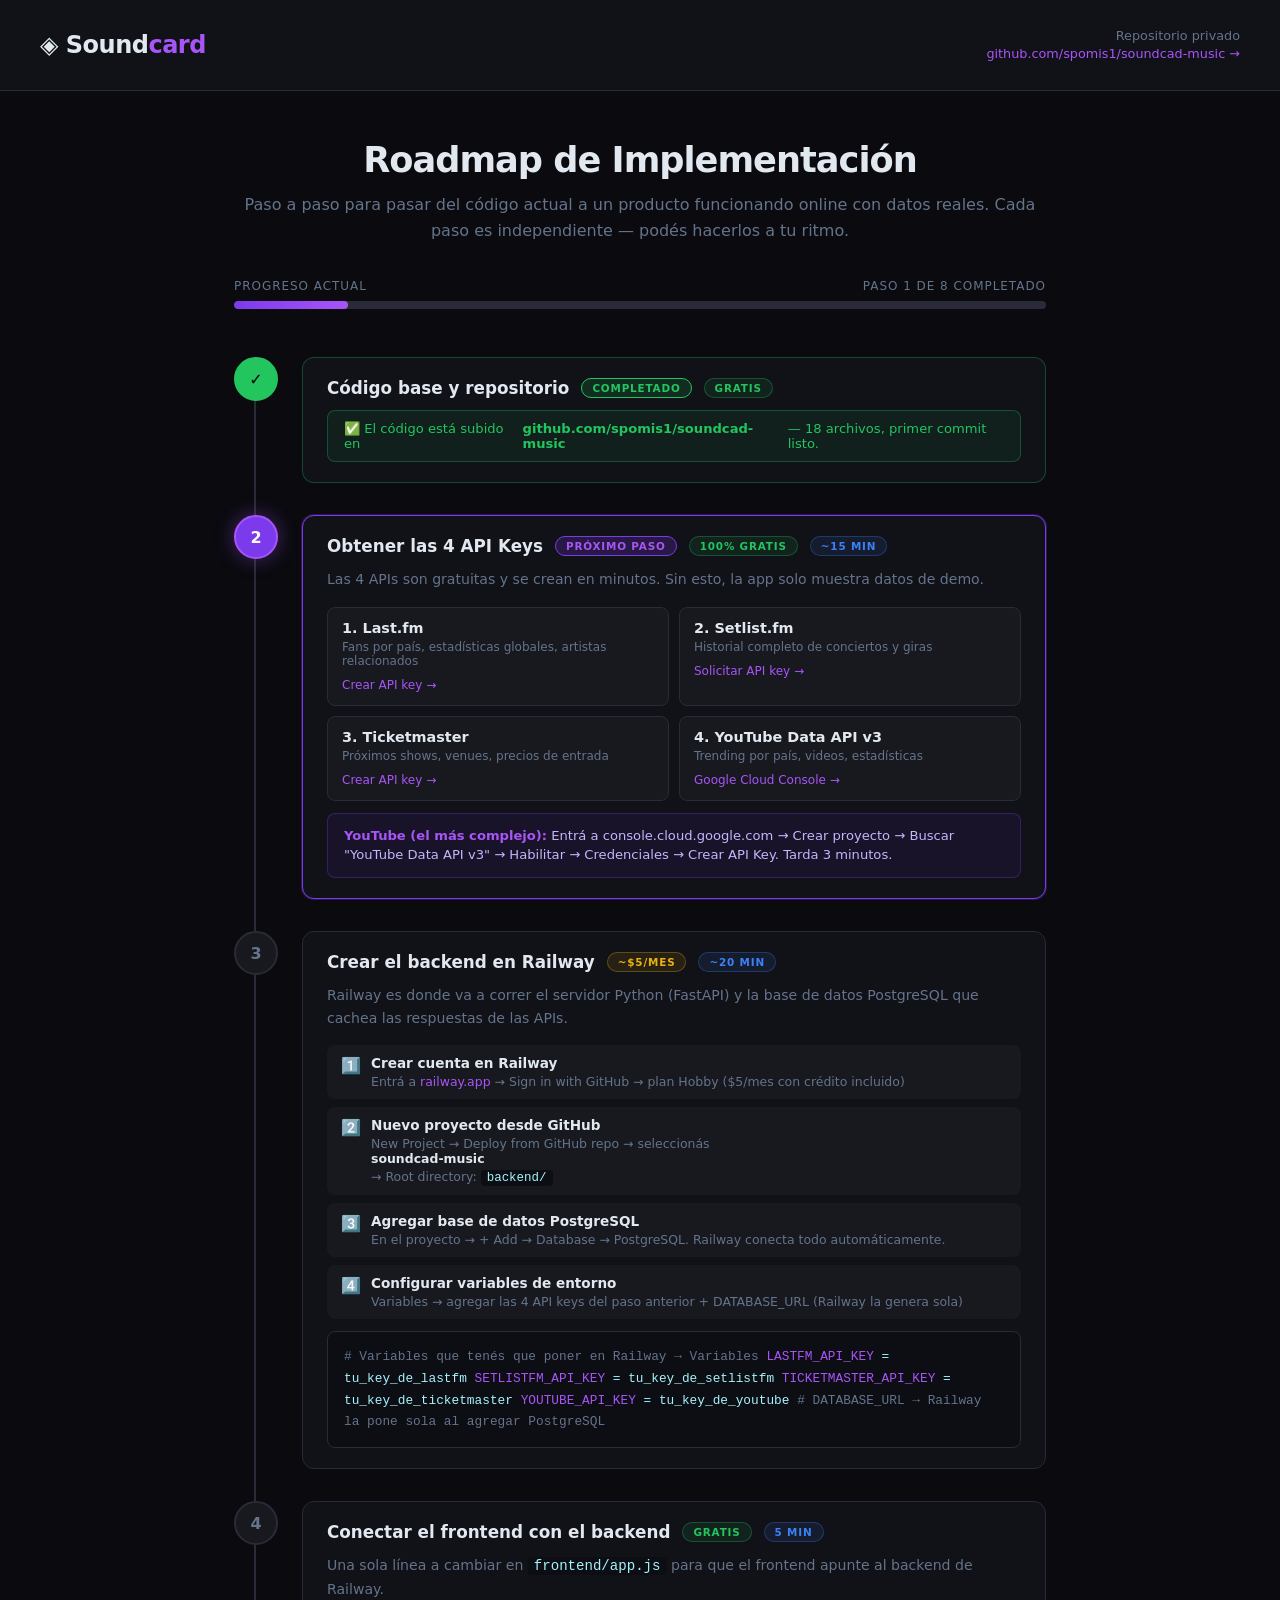
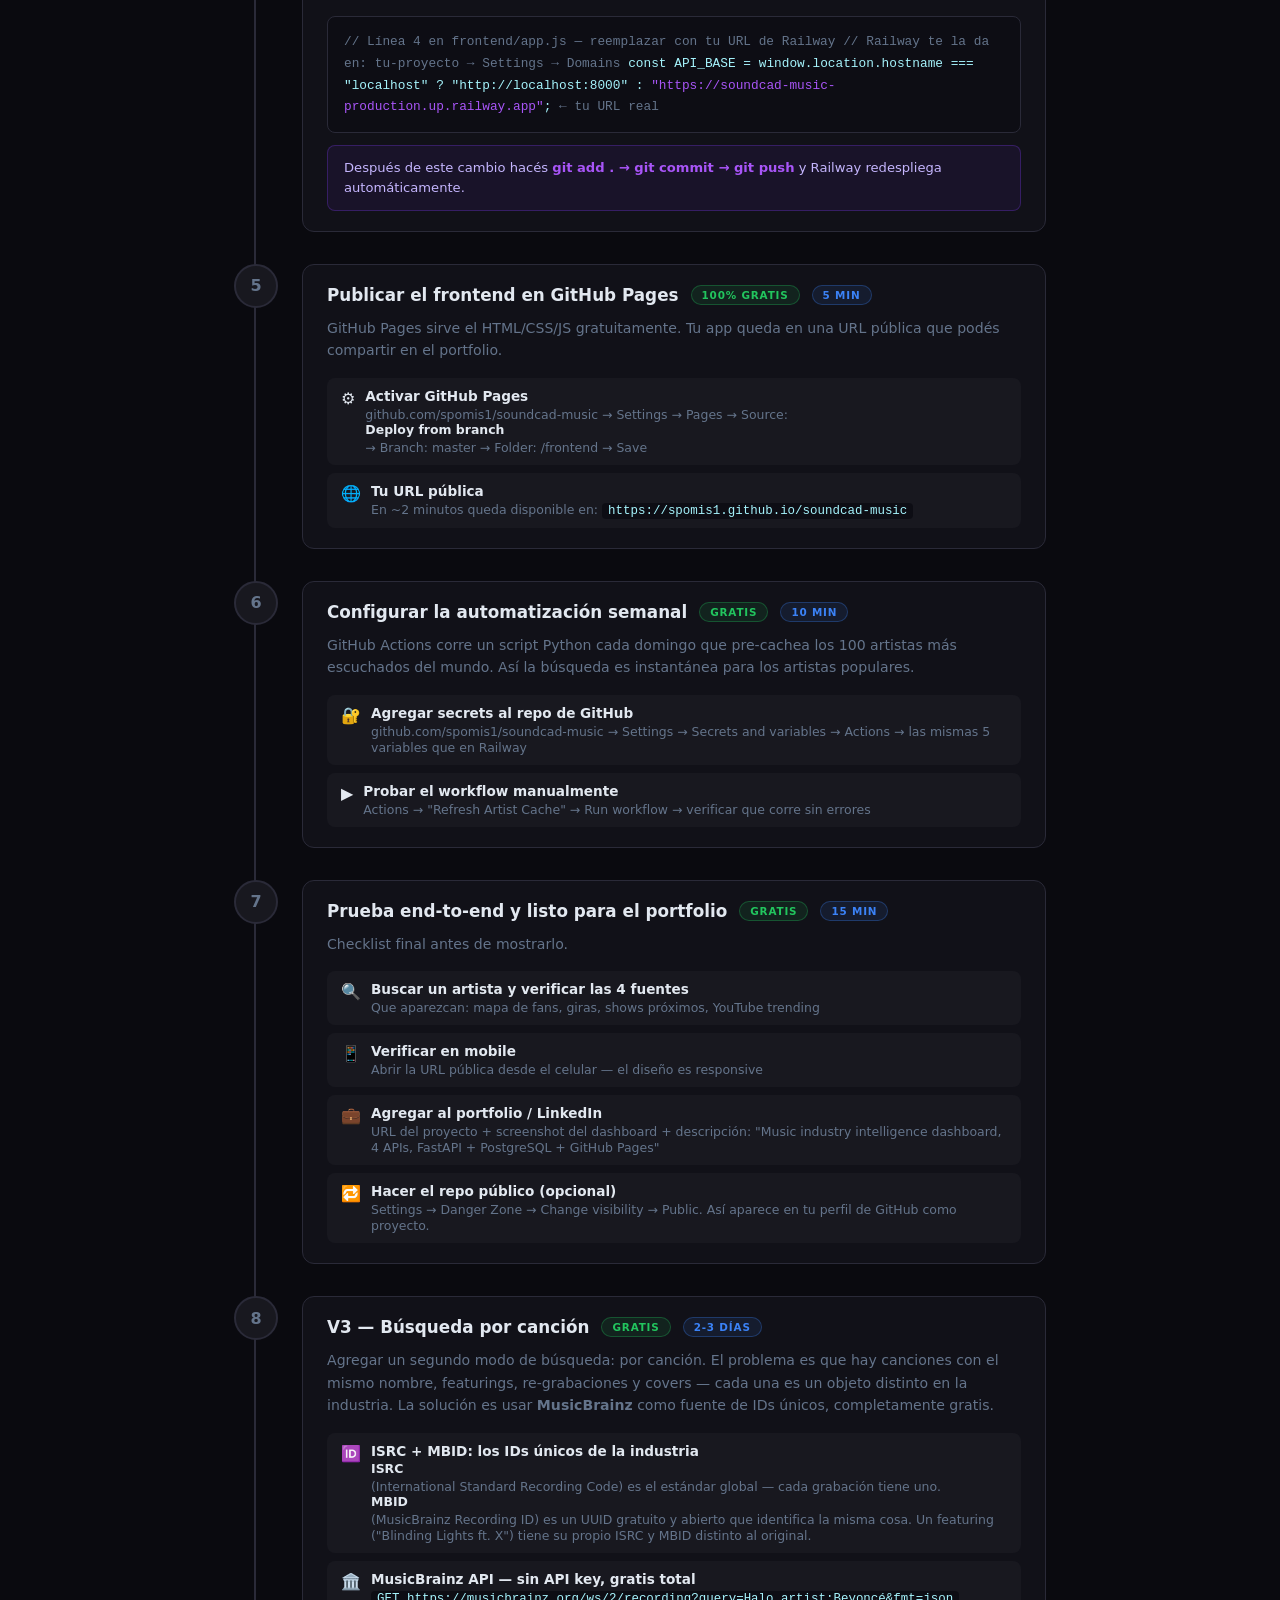
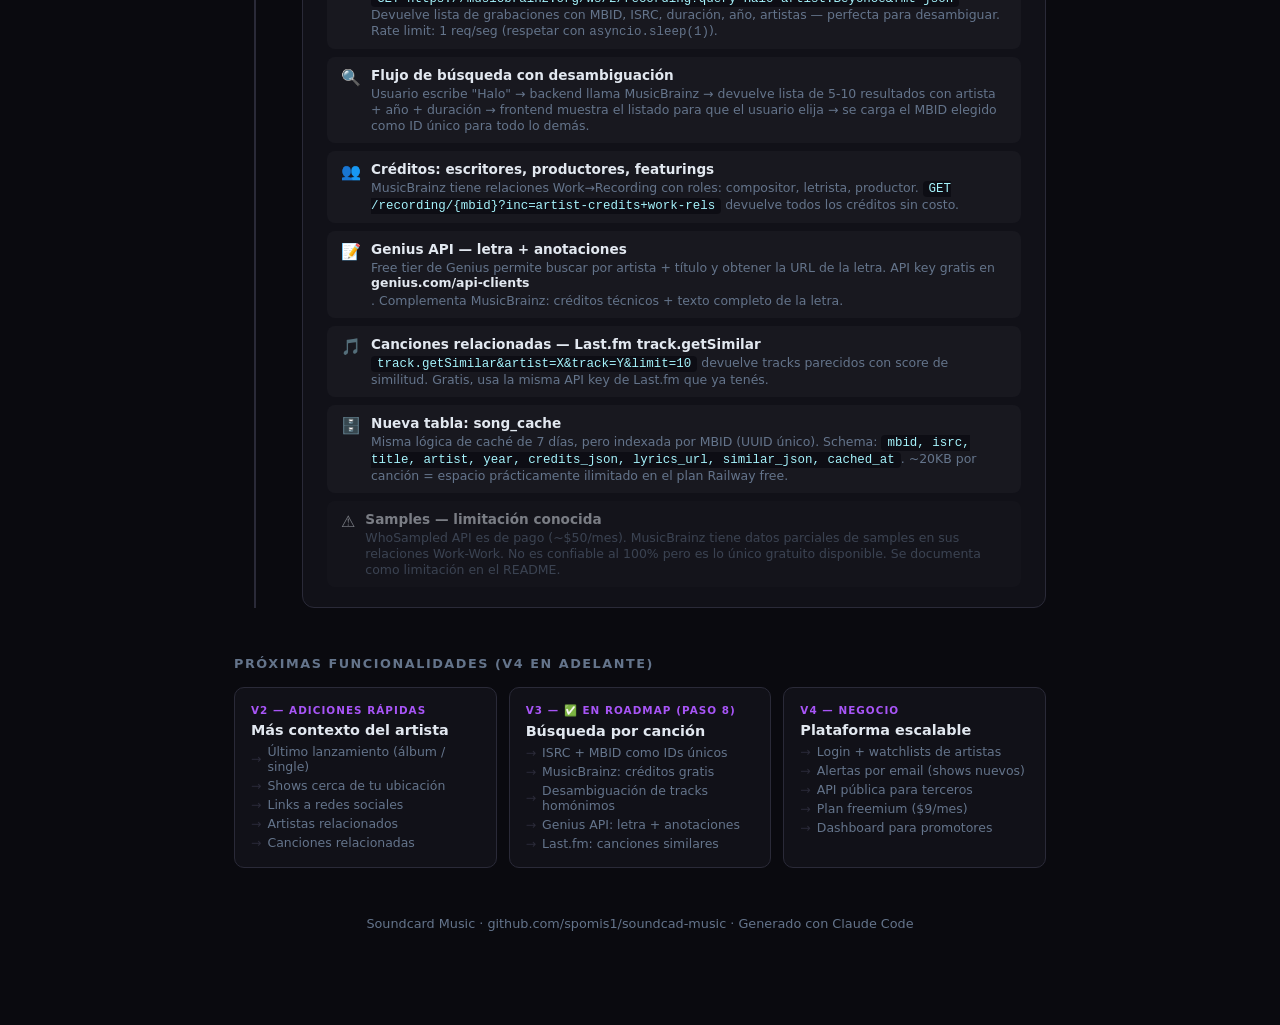
==== frontend/ROADMAP.html @ 49131bbd "Add ROADMAP.html with Step 8 (song search via MusicBrainz/ISRC/MBID) Co-Authored-By: Claude Sonnet 4" ====
<!DOCTYPE html>
<html lang="es">
<head>
  <meta charset="UTF-8" />
  <meta name="viewport" content="width=device-width, initial-scale=1.0" />
  <title>Soundcard Music — Roadmap de Implementación</title>
  <style>
    *, *::before, *::after { box-sizing: border-box; margin: 0; padding: 0; }

    :root {
      --bg: #0a0a0f;
      --bg2: #111118;
      --bg3: #18181f;
      --border: #2a2a38;
      --accent: #7c3aed;
      --accent2: #a855f7;
      --green: #22c55e;
      --yellow: #eab308;
      --red: #ef4444;
      --blue: #3b82f6;
      --text: #e2e8f0;
      --muted: #64748b;
    }

    body {
      background: var(--bg);
      color: var(--text);
      font-family: 'Inter', system-ui, sans-serif;
      min-height: 100vh;
      padding-bottom: 80px;
    }

    /* ── Header ── */
    header {
      background: var(--bg2);
      border-bottom: 1px solid var(--border);
      padding: 28px 40px;
      display: flex;
      align-items: center;
      gap: 16px;
    }

    .logo { font-size: 1.5rem; font-weight: 800; letter-spacing: -0.5px; }
    .logo span { color: var(--accent2); }

    .header-meta {
      margin-left: auto;
      text-align: right;
    }

    .header-meta p { color: var(--muted); font-size: 0.8rem; }
    .header-meta a {
      color: var(--accent2);
      text-decoration: none;
      font-size: 0.8rem;
    }
    .header-meta a:hover { text-decoration: underline; }

    /* ── Intro ── */
    .intro {
      max-width: 860px;
      margin: 48px auto 0;
      padding: 0 24px;
      text-align: center;
    }

    .intro h1 {
      font-size: 2.2rem;
      font-weight: 800;
      letter-spacing: -1px;
      margin-bottom: 12px;
    }

    .intro p { color: var(--muted); font-size: 1rem; line-height: 1.6; }

    /* ── Progress bar ── */
    .progress-wrap {
      max-width: 860px;
      margin: 36px auto 0;
      padding: 0 24px;
    }

    .progress-label {
      display: flex;
      justify-content: space-between;
      font-size: 0.75rem;
      color: var(--muted);
      margin-bottom: 8px;
      text-transform: uppercase;
      letter-spacing: 0.08em;
    }

    .progress-bar-wrap {
      height: 8px;
      background: var(--border);
      border-radius: 4px;
      overflow: hidden;
    }

    .progress-bar {
      height: 100%;
      width: 14%; /* 1 de 7 fases = código subido */
      background: linear-gradient(90deg, var(--accent), var(--accent2));
      border-radius: 4px;
    }

    /* ── Timeline ── */
    .timeline {
      max-width: 860px;
      margin: 48px auto 0;
      padding: 0 24px;
      position: relative;
    }

    .timeline::before {
      content: '';
      position: absolute;
      left: 44px;
      top: 0;
      bottom: 0;
      width: 2px;
      background: var(--border);
    }

    /* ── Step ── */
    .step {
      display: flex;
      gap: 24px;
      margin-bottom: 32px;
      position: relative;
    }

    .step-number {
      width: 44px;
      height: 44px;
      border-radius: 50%;
      display: flex;
      align-items: center;
      justify-content: center;
      font-weight: 800;
      font-size: 1rem;
      flex-shrink: 0;
      position: relative;
      z-index: 1;
      border: 2px solid var(--border);
      background: var(--bg);
    }

    .step.done .step-number { background: var(--green); border-color: var(--green); color: #000; }
    .step.active .step-number { background: var(--accent); border-color: var(--accent2); color: #fff; box-shadow: 0 0 20px rgba(168,85,247,0.4); }
    .step.pending .step-number { background: var(--bg3); color: var(--muted); }

    .step-body {
      flex: 1;
      background: var(--bg2);
      border: 1px solid var(--border);
      border-radius: 12px;
      padding: 20px 24px;
      margin-top: 0;
    }

    .step.active .step-body {
      border-color: var(--accent);
      box-shadow: 0 0 0 1px rgba(124,58,237,0.3);
    }

    .step.done .step-body { border-color: rgba(34,197,94,0.3); }

    .step-header {
      display: flex;
      align-items: center;
      gap: 12px;
      margin-bottom: 12px;
      flex-wrap: wrap;
    }

    .step-title { font-size: 1.05rem; font-weight: 700; }

    .badge {
      font-size: 0.65rem;
      font-weight: 700;
      padding: 3px 10px;
      border-radius: 50px;
      text-transform: uppercase;
      letter-spacing: 0.08em;
    }

    .badge-done { background: rgba(34,197,94,0.15); color: var(--green); border: 1px solid var(--green); }
    .badge-now { background: rgba(124,58,237,0.2); color: var(--accent2); border: 1px solid var(--accent); }
    .badge-free { background: rgba(34,197,94,0.1); color: var(--green); border: 1px solid rgba(34,197,94,0.3); }
    .badge-paid { background: rgba(234,179,8,0.1); color: var(--yellow); border: 1px solid rgba(234,179,8,0.3); }
    .badge-time { background: rgba(59,130,246,0.1); color: var(--blue); border: 1px solid rgba(59,130,246,0.3); }

    .step-desc {
      color: var(--muted);
      font-size: 0.88rem;
      line-height: 1.6;
      margin-bottom: 16px;
    }

    /* ── Substeps ── */
    .substeps { display: flex; flex-direction: column; gap: 8px; }

    .substep {
      display: flex;
      align-items: flex-start;
      gap: 10px;
      padding: 10px 14px;
      background: var(--bg3);
      border-radius: 8px;
      font-size: 0.85rem;
    }

    .substep-icon {
      font-size: 1rem;
      flex-shrink: 0;
      margin-top: 1px;
    }

    .substep-content { flex: 1; }

    .substep-content strong { display: block; margin-bottom: 2px; color: var(--text); }
    .substep-content span { color: var(--muted); font-size: 0.78rem; }

    .substep-content a {
      color: var(--accent2);
      text-decoration: none;
      font-size: 0.78rem;
    }

    .substep-content a:hover { text-decoration: underline; }

    /* ── Code block ── */
    .code-block {
      background: #0d0d14;
      border: 1px solid var(--border);
      border-radius: 8px;
      padding: 14px 16px;
      font-family: 'Cascadia Code', 'Fira Code', monospace;
      font-size: 0.8rem;
      color: #a5f3fc;
      margin-top: 12px;
      overflow-x: auto;
      line-height: 1.7;
    }

    .code-block .comment { color: var(--muted); }
    .code-block .key { color: var(--accent2); }

    /* ── API table ── */
    .api-grid {
      display: grid;
      grid-template-columns: repeat(2, 1fr);
      gap: 10px;
      margin-top: 12px;
    }

    .api-card {
      background: var(--bg3);
      border: 1px solid var(--border);
      border-radius: 8px;
      padding: 12px 14px;
    }

    .api-card-name { font-weight: 700; font-size: 0.9rem; margin-bottom: 4px; }
    .api-card-desc { font-size: 0.75rem; color: var(--muted); margin-bottom: 6px; }
    .api-card a {
      font-size: 0.75rem;
      color: var(--accent2);
      text-decoration: none;
    }
    .api-card a:hover { text-decoration: underline; }

    /* ── Tip box ── */
    .tip {
      background: rgba(124,58,237,0.08);
      border: 1px solid rgba(124,58,237,0.3);
      border-radius: 8px;
      padding: 12px 16px;
      font-size: 0.82rem;
      color: #c4b5fd;
      margin-top: 12px;
      line-height: 1.5;
    }

    .tip strong { color: var(--accent2); }

    /* ── Done banner ── */
    .done-banner {
      background: rgba(34,197,94,0.08);
      border: 1px solid rgba(34,197,94,0.3);
      border-radius: 8px;
      padding: 10px 16px;
      font-size: 0.82rem;
      color: var(--green);
      display: flex;
      align-items: center;
      gap: 8px;
    }

    /* ── Future section ── */
    .future-section {
      max-width: 860px;
      margin: 48px auto 0;
      padding: 0 24px;
    }

    .future-section h2 {
      font-size: 0.8rem;
      font-weight: 600;
      letter-spacing: 0.12em;
      text-transform: uppercase;
      color: var(--muted);
      margin-bottom: 16px;
    }

    .future-grid {
      display: grid;
      grid-template-columns: repeat(3, 1fr);
      gap: 12px;
    }

    .future-card {
      background: var(--bg2);
      border: 1px solid var(--border);
      border-radius: 10px;
      padding: 16px;
    }

    .future-card-phase {
      font-size: 0.65rem;
      font-weight: 700;
      text-transform: uppercase;
      letter-spacing: 0.1em;
      color: var(--accent2);
      margin-bottom: 6px;
    }

    .future-card-title { font-size: 0.9rem; font-weight: 700; margin-bottom: 6px; }

    .future-card ul {
      list-style: none;
      display: flex;
      flex-direction: column;
      gap: 4px;
    }

    .future-card ul li {
      font-size: 0.78rem;
      color: var(--muted);
      display: flex;
      align-items: center;
      gap: 6px;
    }

    .future-card ul li::before { content: '→'; color: var(--border); }

    @media (max-width: 640px) {
      .api-grid, .future-grid { grid-template-columns: 1fr; }
      .timeline::before { left: 22px; }
      header { padding: 20px; }
    }
  </style>
</head>
<body>

<header>
  <div class="logo">◈ Sound<span>card</span></div>
  <div class="header-meta">
    <p>Repositorio privado</p>
    <a href="https://github.com/spomis1/soundcad-music" target="_blank">github.com/spomis1/soundcad-music →</a>
  </div>
</header>

<!-- Intro -->
<div class="intro">
  <h1>Roadmap de Implementación</h1>
  <p>Paso a paso para pasar del código actual a un producto funcionando online con datos reales. Cada paso es independiente — podés hacerlos a tu ritmo.</p>
</div>

<!-- Progress -->
<div class="progress-wrap">
  <div class="progress-label">
    <span>Progreso actual</span>
    <span>Paso 1 de 8 completado</span>
  </div>
  <div class="progress-bar-wrap">
    <div class="progress-bar"></div>
  </div>
</div>

<!-- Timeline -->
<div class="timeline">

  <!-- STEP 1 — DONE -->
  <div class="step done">
    <div class="step-number">✓</div>
    <div class="step-body">
      <div class="step-header">
        <span class="step-title">Código base y repositorio</span>
        <span class="badge badge-done">Completado</span>
        <span class="badge badge-free">Gratis</span>
      </div>
      <div class="done-banner">
        ✅ El código está subido en <strong style="margin: 0 4px">github.com/spomis1/soundcad-music</strong> — 18 archivos, primer commit listo.
      </div>
    </div>
  </div>

  <!-- STEP 2 — ACTIVE -->
  <div class="step active">
    <div class="step-number">2</div>
    <div class="step-body">
      <div class="step-header">
        <span class="step-title">Obtener las 4 API Keys</span>
        <span class="badge badge-now">Próximo paso</span>
        <span class="badge badge-free">100% Gratis</span>
        <span class="badge badge-time">~15 min</span>
      </div>
      <p class="step-desc">
        Las 4 APIs son gratuitas y se crean en minutos. Sin esto, la app solo muestra datos de demo.
      </p>
      <div class="api-grid">
        <div class="api-card">
          <div class="api-card-name">1. Last.fm</div>
          <div class="api-card-desc">Fans por país, estadísticas globales, artistas relacionados</div>
          <a href="https://www.last.fm/api/account/create" target="_blank">Crear API key →</a>
        </div>
        <div class="api-card">
          <div class="api-card-name">2. Setlist.fm</div>
          <div class="api-card-desc">Historial completo de conciertos y giras</div>
          <a href="https://api.setlist.fm/docs/1.0/index.html" target="_blank">Solicitar API key →</a>
        </div>
        <div class="api-card">
          <div class="api-card-name">3. Ticketmaster</div>
          <div class="api-card-desc">Próximos shows, venues, precios de entrada</div>
          <a href="https://developer.ticketmaster.com/products-and-docs/apis/getting-started/" target="_blank">Crear API key →</a>
        </div>
        <div class="api-card">
          <div class="api-card-name">4. YouTube Data API v3</div>
          <div class="api-card-desc">Trending por país, videos, estadísticas</div>
          <a href="https://console.cloud.google.com" target="_blank">Google Cloud Console →</a>
        </div>
      </div>
      <div class="tip">
        <strong>YouTube (el más complejo):</strong> Entrá a console.cloud.google.com → Crear proyecto → Buscar "YouTube Data API v3" → Habilitar → Credenciales → Crear API Key. Tarda 3 minutos.
      </div>
    </div>
  </div>

  <!-- STEP 3 -->
  <div class="step pending">
    <div class="step-number">3</div>
    <div class="step-body">
      <div class="step-header">
        <span class="step-title">Crear el backend en Railway</span>
        <span class="badge badge-paid">~$5/mes</span>
        <span class="badge badge-time">~20 min</span>
      </div>
      <p class="step-desc">
        Railway es donde va a correr el servidor Python (FastAPI) y la base de datos PostgreSQL que cachea las respuestas de las APIs.
      </p>
      <div class="substeps">
        <div class="substep">
          <span class="substep-icon">1️⃣</span>
          <div class="substep-content">
            <strong>Crear cuenta en Railway</strong>
            <span>Entrá a <a href="https://railway.app" target="_blank">railway.app</a> → Sign in with GitHub → plan Hobby ($5/mes con crédito incluido)</span>
          </div>
        </div>
        <div class="substep">
          <span class="substep-icon">2️⃣</span>
          <div class="substep-content">
            <strong>Nuevo proyecto desde GitHub</strong>
            <span>New Project → Deploy from GitHub repo → seleccionás <strong>soundcad-music</strong> → Root directory: <code style="background:#0d0d14;padding:1px 6px;border-radius:4px;color:#a5f3fc">backend/</code></span>
          </div>
        </div>
        <div class="substep">
          <span class="substep-icon">3️⃣</span>
          <div class="substep-content">
            <strong>Agregar base de datos PostgreSQL</strong>
            <span>En el proyecto → + Add → Database → PostgreSQL. Railway conecta todo automáticamente.</span>
          </div>
        </div>
        <div class="substep">
          <span class="substep-icon">4️⃣</span>
          <div class="substep-content">
            <strong>Configurar variables de entorno</strong>
            <span>Variables → agregar las 4 API keys del paso anterior + DATABASE_URL (Railway la genera sola)</span>
          </div>
        </div>
      </div>
      <div class="code-block">
<span class="comment"># Variables que tenés que poner en Railway → Variables</span>
<span class="key">LASTFM_API_KEY</span>       = tu_key_de_lastfm
<span class="key">SETLISTFM_API_KEY</span>    = tu_key_de_setlistfm
<span class="key">TICKETMASTER_API_KEY</span> = tu_key_de_ticketmaster
<span class="key">YOUTUBE_API_KEY</span>      = tu_key_de_youtube
<span class="comment"># DATABASE_URL → Railway la pone sola al agregar PostgreSQL</span>
      </div>
    </div>
  </div>

  <!-- STEP 4 -->
  <div class="step pending">
    <div class="step-number">4</div>
    <div class="step-body">
      <div class="step-header">
        <span class="step-title">Conectar el frontend con el backend</span>
        <span class="badge badge-free">Gratis</span>
        <span class="badge badge-time">5 min</span>
      </div>
      <p class="step-desc">
        Una sola línea a cambiar en <code style="background:#0d0d14;padding:1px 6px;border-radius:4px;color:#a5f3fc">frontend/app.js</code> para que el frontend apunte al backend de Railway.
      </p>
      <div class="code-block">
<span class="comment">// Línea 4 en frontend/app.js — reemplazar con tu URL de Railway</span>
<span class="comment">// Railway te la da en: tu-proyecto → Settings → Domains</span>

const API_BASE = window.location.hostname === "localhost"
  ? "http://localhost:8000"
  : <span class="key">"https://soundcad-music-production.up.railway.app"</span>; <span class="comment">← tu URL real</span>
      </div>
      <div class="tip">
        Después de este cambio hacés <strong>git add . → git commit → git push</strong> y Railway redespliega automáticamente.
      </div>
    </div>
  </div>

  <!-- STEP 5 -->
  <div class="step pending">
    <div class="step-number">5</div>
    <div class="step-body">
      <div class="step-header">
        <span class="step-title">Publicar el frontend en GitHub Pages</span>
        <span class="badge badge-free">100% Gratis</span>
        <span class="badge badge-time">5 min</span>
      </div>
      <p class="step-desc">
        GitHub Pages sirve el HTML/CSS/JS gratuitamente. Tu app queda en una URL pública que podés compartir en el portfolio.
      </p>
      <div class="substeps">
        <div class="substep">
          <span class="substep-icon">⚙️</span>
          <div class="substep-content">
            <strong>Activar GitHub Pages</strong>
            <span>github.com/spomis1/soundcad-music → Settings → Pages → Source: <strong>Deploy from branch</strong> → Branch: master → Folder: /frontend → Save</span>
          </div>
        </div>
        <div class="substep">
          <span class="substep-icon">🌐</span>
          <div class="substep-content">
            <strong>Tu URL pública</strong>
            <span>En ~2 minutos queda disponible en: <code style="background:#0d0d14;padding:1px 6px;border-radius:4px;color:#a5f3fc">https://spomis1.github.io/soundcad-music</code></span>
          </div>
        </div>
      </div>
    </div>
  </div>

  <!-- STEP 6 -->
  <div class="step pending">
    <div class="step-number">6</div>
    <div class="step-body">
      <div class="step-header">
        <span class="step-title">Configurar la automatización semanal</span>
        <span class="badge badge-free">Gratis</span>
        <span class="badge badge-time">10 min</span>
      </div>
      <p class="step-desc">
        GitHub Actions corre un script Python cada domingo que pre-cachea los 100 artistas más escuchados del mundo. Así la búsqueda es instantánea para los artistas populares.
      </p>
      <div class="substeps">
        <div class="substep">
          <span class="substep-icon">🔐</span>
          <div class="substep-content">
            <strong>Agregar secrets al repo de GitHub</strong>
            <span>github.com/spomis1/soundcad-music → Settings → Secrets and variables → Actions → las mismas 5 variables que en Railway</span>
          </div>
        </div>
        <div class="substep">
          <span class="substep-icon">▶️</span>
          <div class="substep-content">
            <strong>Probar el workflow manualmente</strong>
            <span>Actions → "Refresh Artist Cache" → Run workflow → verificar que corre sin errores</span>
          </div>
        </div>
      </div>
    </div>
  </div>

  <!-- STEP 7 -->
  <div class="step pending">
    <div class="step-number">7</div>
    <div class="step-body">
      <div class="step-header">
        <span class="step-title">Prueba end-to-end y listo para el portfolio</span>
        <span class="badge badge-free">Gratis</span>
        <span class="badge badge-time">15 min</span>
      </div>
      <p class="step-desc">
        Checklist final antes de mostrarlo.
      </p>
      <div class="substeps">
        <div class="substep">
          <span class="substep-icon">🔍</span>
          <div class="substep-content">
            <strong>Buscar un artista y verificar las 4 fuentes</strong>
            <span>Que aparezcan: mapa de fans, giras, shows próximos, YouTube trending</span>
          </div>
        </div>
        <div class="substep">
          <span class="substep-icon">📱</span>
          <div class="substep-content">
            <strong>Verificar en mobile</strong>
            <span>Abrir la URL pública desde el celular — el diseño es responsive</span>
          </div>
        </div>
        <div class="substep">
          <span class="substep-icon">💼</span>
          <div class="substep-content">
            <strong>Agregar al portfolio / LinkedIn</strong>
            <span>URL del proyecto + screenshot del dashboard + descripción: "Music industry intelligence dashboard, 4 APIs, FastAPI + PostgreSQL + GitHub Pages"</span>
          </div>
        </div>
        <div class="substep">
          <span class="substep-icon">🔁</span>
          <div class="substep-content">
            <strong>Hacer el repo público (opcional)</strong>
            <span>Settings → Danger Zone → Change visibility → Public. Así aparece en tu perfil de GitHub como proyecto.</span>
          </div>
        </div>
      </div>
    </div>
  </div>

  <!-- STEP 8 -->
  <div class="step pending">
    <div class="step-number">8</div>
    <div class="step-body">
      <div class="step-header">
        <span class="step-title">V3 — Búsqueda por canción</span>
        <span class="badge badge-free">Gratis</span>
        <span class="badge badge-time">2-3 días</span>
      </div>
      <p class="step-desc">
        Agregar un segundo modo de búsqueda: por canción. El problema es que hay canciones con el mismo nombre,
        featurings, re-grabaciones y covers — cada una es un objeto distinto en la industria.
        La solución es usar <strong>MusicBrainz</strong> como fuente de IDs únicos, completamente gratis.
      </p>
      <div class="substeps">

        <div class="substep">
          <span class="substep-icon">🆔</span>
          <div class="substep-content">
            <strong>ISRC + MBID: los IDs únicos de la industria</strong>
            <span>
              <strong>ISRC</strong> (International Standard Recording Code) es el estándar global — cada grabación tiene uno.
              <strong>MBID</strong> (MusicBrainz Recording ID) es un UUID gratuito y abierto que identifica la misma cosa.
              Un featuring ("Blinding Lights ft. X") tiene su propio ISRC y MBID distinto al original.
            </span>
          </div>
        </div>

        <div class="substep">
          <span class="substep-icon">🏛️</span>
          <div class="substep-content">
            <strong>MusicBrainz API — sin API key, gratis total</strong>
            <span>
              <code style="background:#0d0d14;padding:1px 6px;border-radius:4px;color:#a5f3fc">GET https://musicbrainz.org/ws/2/recording?query=Halo artist:Beyoncé&fmt=json</code><br/>
              Devuelve lista de grabaciones con MBID, ISRC, duración, año, artistas — perfecta para desambiguar.
              Rate limit: 1 req/seg (respetar con <code>asyncio.sleep(1)</code>).
            </span>
          </div>
        </div>

        <div class="substep">
          <span class="substep-icon">🔍</span>
          <div class="substep-content">
            <strong>Flujo de búsqueda con desambiguación</strong>
            <span>
              Usuario escribe "Halo" → backend llama MusicBrainz → devuelve lista de 5-10 resultados con
              artista + año + duración → frontend muestra el listado para que el usuario elija →
              se carga el MBID elegido como ID único para todo lo demás.
            </span>
          </div>
        </div>

        <div class="substep">
          <span class="substep-icon">👥</span>
          <div class="substep-content">
            <strong>Créditos: escritores, productores, featurings</strong>
            <span>
              MusicBrainz tiene relaciones Work→Recording con roles: compositor, letrista, productor.
              <code style="background:#0d0d14;padding:1px 6px;border-radius:4px;color:#a5f3fc">GET /recording/{mbid}?inc=artist-credits+work-rels</code> devuelve todos los créditos sin costo.
            </span>
          </div>
        </div>

        <div class="substep">
          <span class="substep-icon">📝</span>
          <div class="substep-content">
            <strong>Genius API — letra + anotaciones</strong>
            <span>
              Free tier de Genius permite buscar por artista + título y obtener la URL de la letra.
              API key gratis en <strong>genius.com/api-clients</strong>.
              Complementa MusicBrainz: créditos técnicos + texto completo de la letra.
            </span>
          </div>
        </div>

        <div class="substep">
          <span class="substep-icon">🎵</span>
          <div class="substep-content">
            <strong>Canciones relacionadas — Last.fm track.getSimilar</strong>
            <span>
              <code style="background:#0d0d14;padding:1px 6px;border-radius:4px;color:#a5f3fc">track.getSimilar&artist=X&track=Y&limit=10</code> devuelve tracks parecidos con score de similitud.
              Gratis, usa la misma API key de Last.fm que ya tenés.
            </span>
          </div>
        </div>

        <div class="substep">
          <span class="substep-icon">🗄️</span>
          <div class="substep-content">
            <strong>Nueva tabla: song_cache</strong>
            <span>
              Misma lógica de caché de 7 días, pero indexada por MBID (UUID único).
              Schema: <code style="background:#0d0d14;padding:1px 6px;border-radius:4px;color:#a5f3fc">mbid, isrc, title, artist, year, credits_json, lyrics_url, similar_json, cached_at</code>.
              ~20KB por canción = espacio prácticamente ilimitado en el plan Railway free.
            </span>
          </div>
        </div>

        <div class="substep" style="opacity:0.5;">
          <span class="substep-icon">⚠️</span>
          <div class="substep-content">
            <strong>Samples — limitación conocida</strong>
            <span>
              WhoSampled API es de pago (~$50/mes). MusicBrainz tiene datos parciales de samples en sus
              relaciones Work-Work. No es confiable al 100% pero es lo único gratuito disponible.
              Se documenta como limitación en el README.
            </span>
          </div>
        </div>

      </div>
    </div>
  </div>

</div>

<!-- Future roadmap -->
<div class="future-section">
  <h2>Próximas funcionalidades (V4 en adelante)</h2>
  <div class="future-grid">

    <div class="future-card">
      <div class="future-card-phase">V2 — Adiciones rápidas</div>
      <div class="future-card-title">Más contexto del artista</div>
      <ul>
        <li>Último lanzamiento (álbum / single)</li>
        <li>Shows cerca de tu ubicación</li>
        <li>Links a redes sociales</li>
        <li>Artistas relacionados</li>
        <li>Canciones relacionadas</li>
      </ul>
    </div>

    <div class="future-card">
      <div class="future-card-phase">V3 — ✅ En roadmap (Paso 8)</div>
      <div class="future-card-title">Búsqueda por canción</div>
      <ul>
        <li>ISRC + MBID como IDs únicos</li>
        <li>MusicBrainz: créditos gratis</li>
        <li>Desambiguación de tracks homónimos</li>
        <li>Genius API: letra + anotaciones</li>
        <li>Last.fm: canciones similares</li>
      </ul>
    </div>

    <div class="future-card">
      <div class="future-card-phase">V4 — Negocio</div>
      <div class="future-card-title">Plataforma escalable</div>
      <ul>
        <li>Login + watchlists de artistas</li>
        <li>Alertas por email (shows nuevos)</li>
        <li>API pública para terceros</li>
        <li>Plan freemium ($9/mes)</li>
        <li>Dashboard para promotores</li>
      </ul>
    </div>

  </div>
</div>

<!-- Footer -->
<footer style="text-align:center; padding: 48px 24px 24px; color: var(--muted); font-size: 0.8rem;">
  Soundcard Music · github.com/spomis1/soundcad-music · Generado con Claude Code
</footer>

</body>
</html>
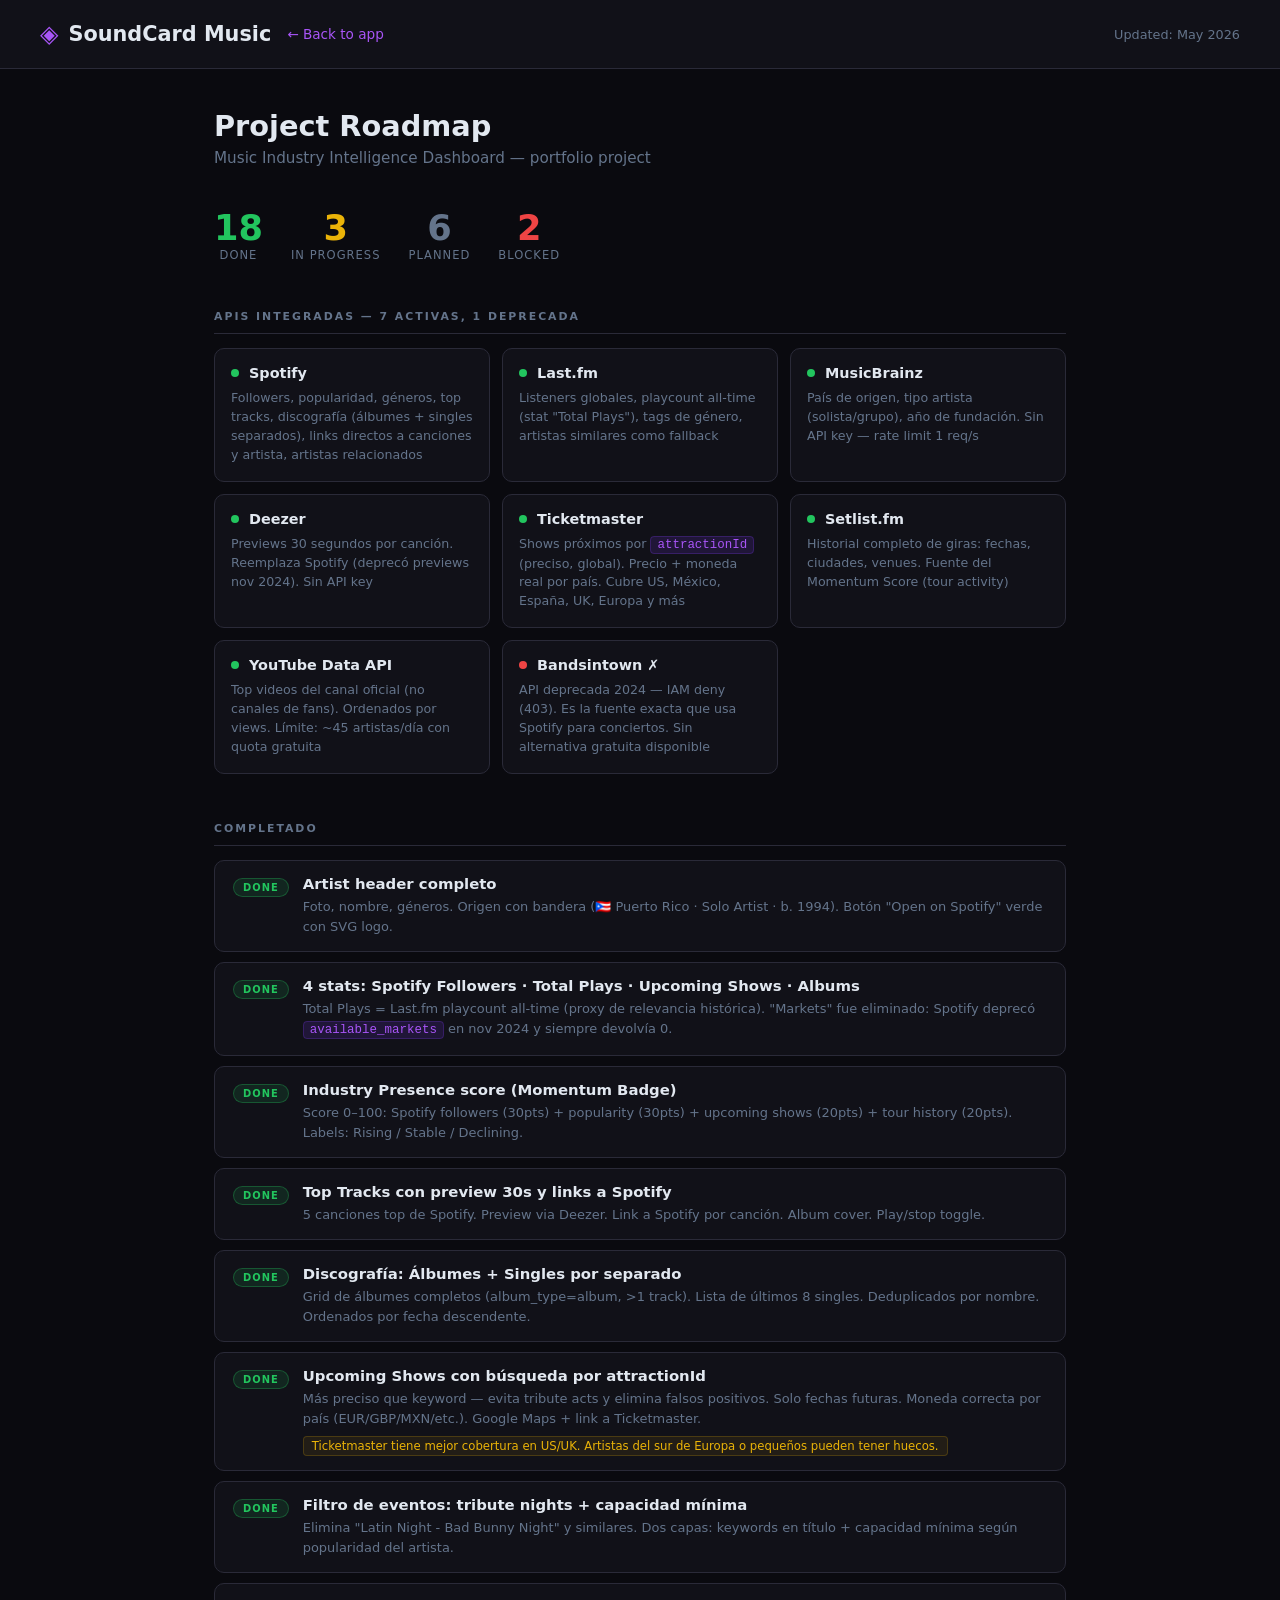
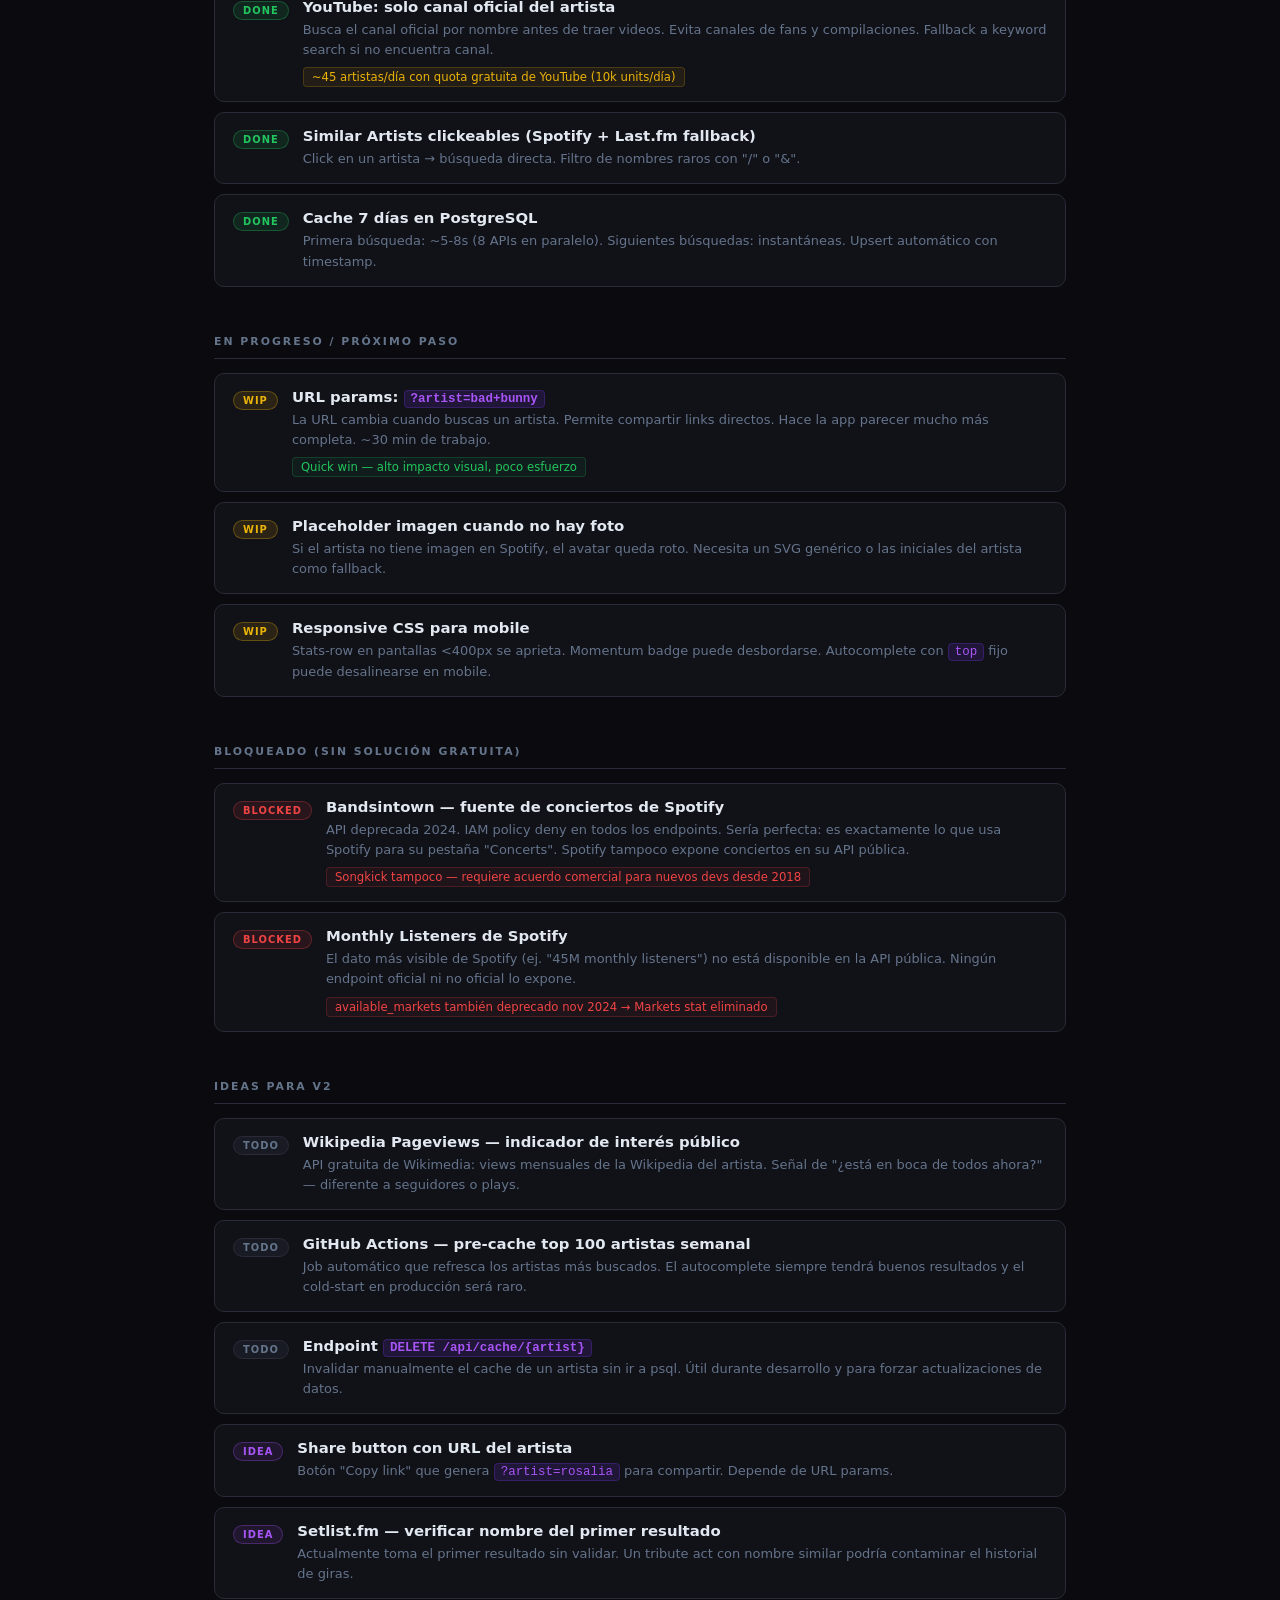
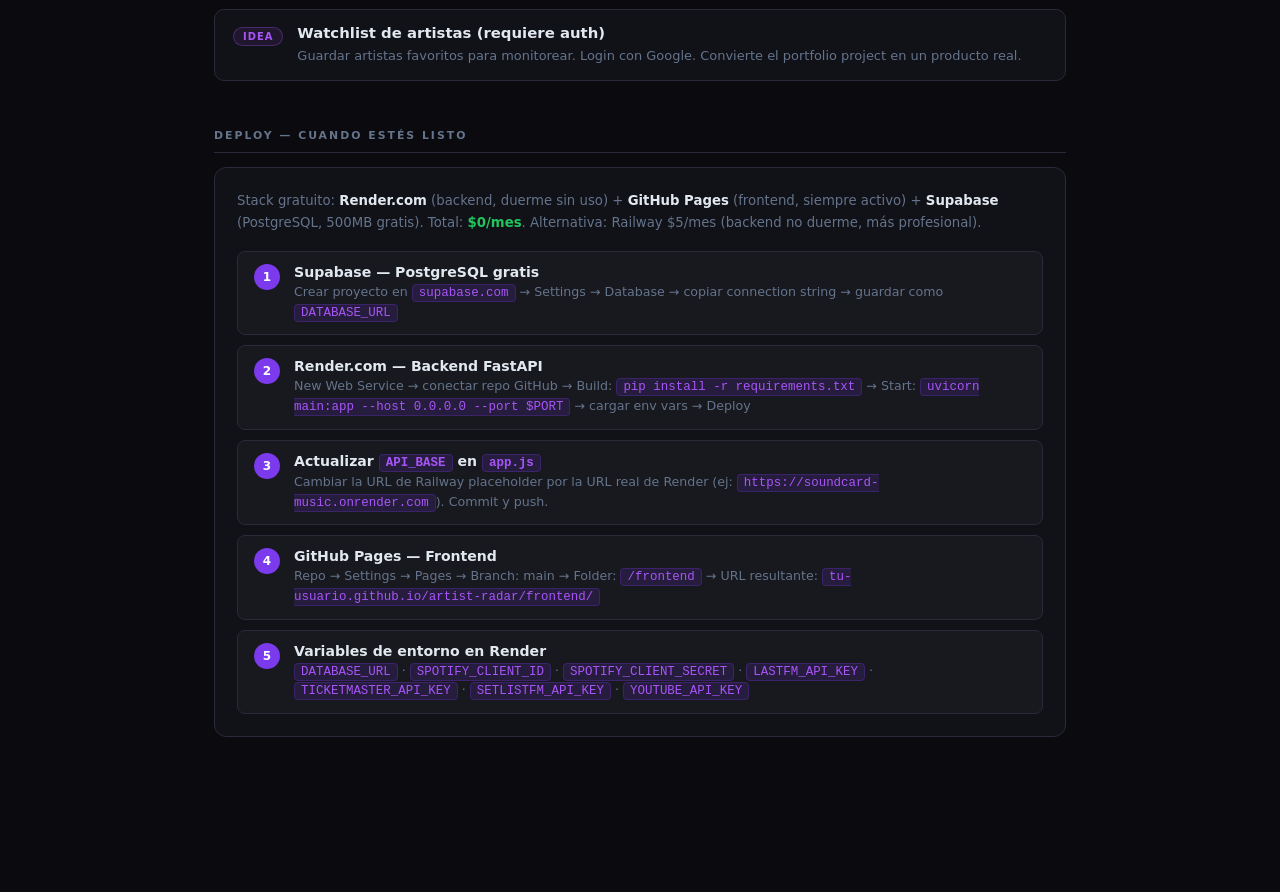
==== commit 48adc2ae: "docs: add visual ROADMAP.html with project status Dark-themed HTML roadmap matching the app's design" ====
--- a/frontend/ROADMAP.html
+++ b/frontend/ROADMAP.html
@@ -1,803 +1,499 @@
 <!DOCTYPE html>
-<html lang="es">
+<html lang="en">
 <head>
   <meta charset="UTF-8" />
   <meta name="viewport" content="width=device-width, initial-scale=1.0" />
-  <title>Soundcard Music — Roadmap de Implementación</title>
+  <title>SoundCard Music — Roadmap</title>
   <style>
     *, *::before, *::after { box-sizing: border-box; margin: 0; padding: 0; }
-
     :root {
-      --bg: #0a0a0f;
-      --bg2: #111118;
-      --bg3: #18181f;
-      --border: #2a2a38;
-      --accent: #7c3aed;
+      --bg:      #0a0a0f;
+      --bg2:     #111118;
+      --bg3:     #18181f;
+      --border:  #2a2a38;
+      --accent:  #7c3aed;
       --accent2: #a855f7;
-      --green: #22c55e;
-      --yellow: #eab308;
-      --red: #ef4444;
-      --blue: #3b82f6;
-      --text: #e2e8f0;
-      --muted: #64748b;
-    }
-
+      --green:   #22c55e;
+      --yellow:  #eab308;
+      --red:     #ef4444;
+      --text:    #e2e8f0;
+      --muted:   #64748b;
+    }
     body {
       background: var(--bg);
       color: var(--text);
       font-family: 'Inter', system-ui, sans-serif;
       min-height: 100vh;
-      padding-bottom: 80px;
-    }
-
-    /* ── Header ── */
+      padding: 0 0 80px;
+    }
     header {
-      background: var(--bg2);
-      border-bottom: 1px solid var(--border);
-      padding: 28px 40px;
       display: flex;
       align-items: center;
       gap: 16px;
-    }
-
-    .logo { font-size: 1.5rem; font-weight: 800; letter-spacing: -0.5px; }
-    .logo span { color: var(--accent2); }
-
-    .header-meta {
-      margin-left: auto;
-      text-align: right;
-    }
-
-    .header-meta p { color: var(--muted); font-size: 0.8rem; }
-    .header-meta a {
+      padding: 20px 40px;
+      border-bottom: 1px solid var(--border);
+      background: var(--bg2);
+    }
+    .logo { display: flex; align-items: center; gap: 10px; font-size: 1.3rem; font-weight: 700; }
+    .logo-icon { color: var(--accent2); font-size: 1.5rem; }
+    .back-link { color: var(--accent2); text-decoration: none; font-size: 0.85rem; }
+    .back-link:hover { text-decoration: underline; }
+    .header-right { margin-left: auto; font-size: 0.8rem; color: var(--muted); }
+
+    .page { max-width: 900px; margin: 0 auto; padding: 40px 24px; }
+    h1 { font-size: 1.8rem; font-weight: 800; margin-bottom: 6px; }
+    .subtitle { color: var(--muted); font-size: 0.95rem; margin-bottom: 40px; }
+
+    .progress-summary {
+      display: flex;
+      gap: 28px;
+      margin-bottom: 48px;
+      flex-wrap: wrap;
+    }
+    .ps-item { text-align: center; }
+    .ps-num  { font-size: 2.2rem; font-weight: 900; }
+    .ps-label { font-size: 0.72rem; color: var(--muted); text-transform: uppercase; letter-spacing: 1px; }
+
+    .section { margin-bottom: 48px; }
+    .section-title {
+      font-size: 0.68rem;
+      font-weight: 700;
+      letter-spacing: 2px;
+      text-transform: uppercase;
+      color: var(--muted);
+      margin-bottom: 14px;
+      padding-bottom: 10px;
+      border-bottom: 1px solid var(--border);
+    }
+
+    .items { display: flex; flex-direction: column; gap: 10px; }
+    .item {
+      display: flex;
+      align-items: flex-start;
+      gap: 14px;
+      padding: 14px 18px;
+      background: var(--bg2);
+      border: 1px solid var(--border);
+      border-radius: 10px;
+    }
+    .badge {
+      flex-shrink: 0;
+      font-size: 0.62rem;
+      font-weight: 700;
+      letter-spacing: 1px;
+      text-transform: uppercase;
+      padding: 3px 9px;
+      border-radius: 50px;
+      margin-top: 3px;
+    }
+    .done    { background: rgba(34,197,94,0.12);  color: var(--green);  border: 1px solid rgba(34,197,94,0.3); }
+    .wip     { background: rgba(234,179,8,0.12);  color: var(--yellow); border: 1px solid rgba(234,179,8,0.3); }
+    .todo    { background: rgba(100,116,139,0.1); color: var(--muted);  border: 1px solid var(--border); }
+    .blocked { background: rgba(239,68,68,0.1);   color: var(--red);    border: 1px solid rgba(239,68,68,0.3); }
+    .idea    { background: rgba(167,85,247,0.1);  color: var(--accent2);border: 1px solid rgba(167,85,247,0.3); }
+
+    .item-body { flex: 1; }
+    .item-title { font-weight: 600; font-size: 0.93rem; margin-bottom: 4px; }
+    .item-desc  { font-size: 0.81rem; color: var(--muted); line-height: 1.55; }
+    .note {
+      display: inline-block;
+      margin-top: 7px;
+      font-size: 0.73rem;
+      padding: 2px 8px;
+      border-radius: 4px;
+    }
+    .note-yellow { color: var(--yellow); background: rgba(234,179,8,0.08);   border: 1px solid rgba(234,179,8,0.2); }
+    .note-red    { color: var(--red);    background: rgba(239,68,68,0.07);   border: 1px solid rgba(239,68,68,0.2); }
+    .note-green  { color: var(--green);  background: rgba(34,197,94,0.07);   border: 1px solid rgba(34,197,94,0.2); }
+
+    .apis-grid {
+      display: grid;
+      grid-template-columns: repeat(auto-fill, minmax(260px, 1fr));
+      gap: 12px;
+    }
+    .api-card {
+      padding: 16px;
+      background: var(--bg2);
+      border: 1px solid var(--border);
+      border-radius: 10px;
+    }
+    .api-header { display: flex; align-items: center; gap: 10px; margin-bottom: 8px; }
+    .api-name   { font-weight: 700; font-size: 0.9rem; }
+    .api-what   { font-size: 0.79rem; color: var(--muted); line-height: 1.5; }
+    .dot { width: 8px; height: 8px; border-radius: 50%; flex-shrink: 0; }
+    .dot-green  { background: var(--green); }
+    .dot-red    { background: var(--red); }
+
+    code {
+      background: rgba(124,58,237,0.15);
+      border: 1px solid rgba(124,58,237,0.25);
+      border-radius: 4px;
+      padding: 1px 6px;
+      font-family: monospace;
+      font-size: 0.78rem;
       color: var(--accent2);
-      text-decoration: none;
-      font-size: 0.8rem;
-    }
-    .header-meta a:hover { text-decoration: underline; }
-
-    /* ── Intro ── */
-    .intro {
-      max-width: 860px;
-      margin: 48px auto 0;
-      padding: 0 24px;
-      text-align: center;
-    }
-
-    .intro h1 {
-      font-size: 2.2rem;
-      font-weight: 800;
-      letter-spacing: -1px;
-      margin-bottom: 12px;
-    }
-
-    .intro p { color: var(--muted); font-size: 1rem; line-height: 1.6; }
-
-    /* ── Progress bar ── */
-    .progress-wrap {
-      max-width: 860px;
-      margin: 36px auto 0;
-      padding: 0 24px;
-    }
-
-    .progress-label {
-      display: flex;
-      justify-content: space-between;
-      font-size: 0.75rem;
-      color: var(--muted);
-      margin-bottom: 8px;
-      text-transform: uppercase;
-      letter-spacing: 0.08em;
-    }
-
-    .progress-bar-wrap {
-      height: 8px;
-      background: var(--border);
-      border-radius: 4px;
-      overflow: hidden;
-    }
-
-    .progress-bar {
-      height: 100%;
-      width: 14%; /* 1 de 7 fases = código subido */
-      background: linear-gradient(90deg, var(--accent), var(--accent2));
-      border-radius: 4px;
-    }
-
-    /* ── Timeline ── */
-    .timeline {
-      max-width: 860px;
-      margin: 48px auto 0;
-      padding: 0 24px;
-      position: relative;
-    }
-
-    .timeline::before {
-      content: '';
-      position: absolute;
-      left: 44px;
-      top: 0;
-      bottom: 0;
-      width: 2px;
-      background: var(--border);
-    }
-
-    /* ── Step ── */
-    .step {
-      display: flex;
-      gap: 24px;
-      margin-bottom: 32px;
-      position: relative;
-    }
-
-    .step-number {
-      width: 44px;
-      height: 44px;
-      border-radius: 50%;
-      display: flex;
-      align-items: center;
-      justify-content: center;
-      font-weight: 800;
-      font-size: 1rem;
-      flex-shrink: 0;
-      position: relative;
-      z-index: 1;
-      border: 2px solid var(--border);
-      background: var(--bg);
-    }
-
-    .step.done .step-number { background: var(--green); border-color: var(--green); color: #000; }
-    .step.active .step-number { background: var(--accent); border-color: var(--accent2); color: #fff; box-shadow: 0 0 20px rgba(168,85,247,0.4); }
-    .step.pending .step-number { background: var(--bg3); color: var(--muted); }
-
-    .step-body {
-      flex: 1;
+    }
+
+    .deploy-box {
       background: var(--bg2);
       border: 1px solid var(--border);
       border-radius: 12px;
-      padding: 20px 24px;
-      margin-top: 0;
-    }
-
-    .step.active .step-body {
-      border-color: var(--accent);
-      box-shadow: 0 0 0 1px rgba(124,58,237,0.3);
-    }
-
-    .step.done .step-body { border-color: rgba(34,197,94,0.3); }
-
-    .step-header {
-      display: flex;
-      align-items: center;
-      gap: 12px;
-      margin-bottom: 12px;
-      flex-wrap: wrap;
-    }
-
-    .step-title { font-size: 1.05rem; font-weight: 700; }
-
-    .badge {
-      font-size: 0.65rem;
-      font-weight: 700;
-      padding: 3px 10px;
-      border-radius: 50px;
-      text-transform: uppercase;
-      letter-spacing: 0.08em;
-    }
-
-    .badge-done { background: rgba(34,197,94,0.15); color: var(--green); border: 1px solid var(--green); }
-    .badge-now { background: rgba(124,58,237,0.2); color: var(--accent2); border: 1px solid var(--accent); }
-    .badge-free { background: rgba(34,197,94,0.1); color: var(--green); border: 1px solid rgba(34,197,94,0.3); }
-    .badge-paid { background: rgba(234,179,8,0.1); color: var(--yellow); border: 1px solid rgba(234,179,8,0.3); }
-    .badge-time { background: rgba(59,130,246,0.1); color: var(--blue); border: 1px solid rgba(59,130,246,0.3); }
-
-    .step-desc {
-      color: var(--muted);
-      font-size: 0.88rem;
-      line-height: 1.6;
-      margin-bottom: 16px;
-    }
-
-    /* ── Substeps ── */
-    .substeps { display: flex; flex-direction: column; gap: 8px; }
-
-    .substep {
+      padding: 22px;
+    }
+    .deploy-intro { font-size: 0.83rem; color: var(--muted); margin-bottom: 18px; line-height: 1.6; }
+    .deploy-steps { display: flex; flex-direction: column; gap: 10px; }
+    .step {
       display: flex;
       align-items: flex-start;
-      gap: 10px;
-      padding: 10px 14px;
-      background: var(--bg3);
-      border-radius: 8px;
-      font-size: 0.85rem;
-    }
-
-    .substep-icon {
-      font-size: 1rem;
-      flex-shrink: 0;
-      margin-top: 1px;
-    }
-
-    .substep-content { flex: 1; }
-
-    .substep-content strong { display: block; margin-bottom: 2px; color: var(--text); }
-    .substep-content span { color: var(--muted); font-size: 0.78rem; }
-
-    .substep-content a {
-      color: var(--accent2);
-      text-decoration: none;
-      font-size: 0.78rem;
-    }
-
-    .substep-content a:hover { text-decoration: underline; }
-
-    /* ── Code block ── */
-    .code-block {
-      background: #0d0d14;
-      border: 1px solid var(--border);
-      border-radius: 8px;
-      padding: 14px 16px;
-      font-family: 'Cascadia Code', 'Fira Code', monospace;
-      font-size: 0.8rem;
-      color: #a5f3fc;
-      margin-top: 12px;
-      overflow-x: auto;
-      line-height: 1.7;
-    }
-
-    .code-block .comment { color: var(--muted); }
-    .code-block .key { color: var(--accent2); }
-
-    /* ── API table ── */
-    .api-grid {
-      display: grid;
-      grid-template-columns: repeat(2, 1fr);
-      gap: 10px;
-      margin-top: 12px;
-    }
-
-    .api-card {
+      gap: 14px;
+      padding: 12px 16px;
       background: var(--bg3);
       border: 1px solid var(--border);
       border-radius: 8px;
-      padding: 12px 14px;
-    }
-
-    .api-card-name { font-weight: 700; font-size: 0.9rem; margin-bottom: 4px; }
-    .api-card-desc { font-size: 0.75rem; color: var(--muted); margin-bottom: 6px; }
-    .api-card a {
+    }
+    .step-num {
+      width: 26px; height: 26px;
+      border-radius: 50%;
+      background: var(--accent);
+      color: #fff;
       font-size: 0.75rem;
-      color: var(--accent2);
-      text-decoration: none;
-    }
-    .api-card a:hover { text-decoration: underline; }
-
-    /* ── Tip box ── */
-    .tip {
-      background: rgba(124,58,237,0.08);
-      border: 1px solid rgba(124,58,237,0.3);
-      border-radius: 8px;
-      padding: 12px 16px;
-      font-size: 0.82rem;
-      color: #c4b5fd;
-      margin-top: 12px;
-      line-height: 1.5;
-    }
-
-    .tip strong { color: var(--accent2); }
-
-    /* ── Done banner ── */
-    .done-banner {
-      background: rgba(34,197,94,0.08);
-      border: 1px solid rgba(34,197,94,0.3);
-      border-radius: 8px;
-      padding: 10px 16px;
-      font-size: 0.82rem;
-      color: var(--green);
-      display: flex;
-      align-items: center;
-      gap: 8px;
-    }
-
-    /* ── Future section ── */
-    .future-section {
-      max-width: 860px;
-      margin: 48px auto 0;
-      padding: 0 24px;
-    }
-
-    .future-section h2 {
-      font-size: 0.8rem;
-      font-weight: 600;
-      letter-spacing: 0.12em;
-      text-transform: uppercase;
-      color: var(--muted);
-      margin-bottom: 16px;
-    }
-
-    .future-grid {
-      display: grid;
-      grid-template-columns: repeat(3, 1fr);
-      gap: 12px;
-    }
-
-    .future-card {
-      background: var(--bg2);
-      border: 1px solid var(--border);
-      border-radius: 10px;
-      padding: 16px;
-    }
-
-    .future-card-phase {
-      font-size: 0.65rem;
-      font-weight: 700;
-      text-transform: uppercase;
-      letter-spacing: 0.1em;
-      color: var(--accent2);
-      margin-bottom: 6px;
-    }
-
-    .future-card-title { font-size: 0.9rem; font-weight: 700; margin-bottom: 6px; }
-
-    .future-card ul {
-      list-style: none;
-      display: flex;
-      flex-direction: column;
-      gap: 4px;
-    }
-
-    .future-card ul li {
-      font-size: 0.78rem;
-      color: var(--muted);
-      display: flex;
-      align-items: center;
-      gap: 6px;
-    }
-
-    .future-card ul li::before { content: '→'; color: var(--border); }
-
-    @media (max-width: 640px) {
-      .api-grid, .future-grid { grid-template-columns: 1fr; }
-      .timeline::before { left: 22px; }
-      header { padding: 20px; }
-    }
+      font-weight: 800;
+      display: flex; align-items: center; justify-content: center;
+      flex-shrink: 0;
+    }
+    .step-title { font-weight: 600; font-size: 0.88rem; margin-bottom: 3px; }
+    .step-desc  { font-size: 0.79rem; color: var(--muted); line-height: 1.5; }
   </style>
 </head>
 <body>
 
 <header>
-  <div class="logo">◈ Sound<span>card</span></div>
-  <div class="header-meta">
-    <p>Repositorio privado</p>
-    <a href="https://github.com/spomis1/soundcad-music" target="_blank">github.com/spomis1/soundcad-music →</a>
-  </div>
+  <div class="logo">
+    <span class="logo-icon">◈</span>
+    <span>SoundCard Music</span>
+  </div>
+  <a href="index.html" class="back-link">← Back to app</a>
+  <div class="header-right">Updated: May 2026</div>
 </header>
 
-<!-- Intro -->
-<div class="intro">
-  <h1>Roadmap de Implementación</h1>
-  <p>Paso a paso para pasar del código actual a un producto funcionando online con datos reales. Cada paso es independiente — podés hacerlos a tu ritmo.</p>
+<div class="page">
+  <h1>Project Roadmap</h1>
+  <p class="subtitle">Music Industry Intelligence Dashboard — portfolio project</p>
+
+  <div class="progress-summary">
+    <div class="ps-item">
+      <div class="ps-num" style="color:var(--green)">18</div>
+      <div class="ps-label">Done</div>
+    </div>
+    <div class="ps-item">
+      <div class="ps-num" style="color:var(--yellow)">3</div>
+      <div class="ps-label">In progress</div>
+    </div>
+    <div class="ps-item">
+      <div class="ps-num" style="color:var(--muted)">6</div>
+      <div class="ps-label">Planned</div>
+    </div>
+    <div class="ps-item">
+      <div class="ps-num" style="color:var(--red)">2</div>
+      <div class="ps-label">Blocked</div>
+    </div>
+  </div>
+
+  <!-- APIs -->
+  <div class="section">
+    <div class="section-title">APIs integradas — 7 activas, 1 deprecada</div>
+    <div class="apis-grid">
+      <div class="api-card">
+        <div class="api-header"><div class="dot dot-green"></div><div class="api-name">Spotify</div></div>
+        <div class="api-what">Followers, popularidad, géneros, top tracks, discografía (álbumes + singles separados), links directos a canciones y artista, artistas relacionados</div>
+      </div>
+      <div class="api-card">
+        <div class="api-header"><div class="dot dot-green"></div><div class="api-name">Last.fm</div></div>
+        <div class="api-what">Listeners globales, playcount all-time (stat "Total Plays"), tags de género, artistas similares como fallback</div>
+      </div>
+      <div class="api-card">
+        <div class="api-header"><div class="dot dot-green"></div><div class="api-name">MusicBrainz</div></div>
+        <div class="api-what">País de origen, tipo artista (solista/grupo), año de fundación. Sin API key — rate limit 1 req/s</div>
+      </div>
+      <div class="api-card">
+        <div class="api-header"><div class="dot dot-green"></div><div class="api-name">Deezer</div></div>
+        <div class="api-what">Previews 30 segundos por canción. Reemplaza Spotify (deprecó previews nov 2024). Sin API key</div>
+      </div>
+      <div class="api-card">
+        <div class="api-header"><div class="dot dot-green"></div><div class="api-name">Ticketmaster</div></div>
+        <div class="api-what">Shows próximos por <code>attractionId</code> (preciso, global). Precio + moneda real por país. Cubre US, México, España, UK, Europa y más</div>
+      </div>
+      <div class="api-card">
+        <div class="api-header"><div class="dot dot-green"></div><div class="api-name">Setlist.fm</div></div>
+        <div class="api-what">Historial completo de giras: fechas, ciudades, venues. Fuente del Momentum Score (tour activity)</div>
+      </div>
+      <div class="api-card">
+        <div class="api-header"><div class="dot dot-green"></div><div class="api-name">YouTube Data API</div></div>
+        <div class="api-what">Top videos del canal oficial (no canales de fans). Ordenados por views. Límite: ~45 artistas/día con quota gratuita</div>
+      </div>
+      <div class="api-card">
+        <div class="api-header"><div class="dot dot-red"></div><div class="api-name">Bandsintown ✗</div></div>
+        <div class="api-what">API deprecada 2024 — IAM deny (403). Es la fuente exacta que usa Spotify para conciertos. Sin alternativa gratuita disponible</div>
+      </div>
+    </div>
+  </div>
+
+  <!-- Done -->
+  <div class="section">
+    <div class="section-title">Completado</div>
+    <div class="items">
+
+      <div class="item">
+        <span class="badge done">Done</span>
+        <div class="item-body">
+          <div class="item-title">Artist header completo</div>
+          <div class="item-desc">Foto, nombre, géneros. Origen con bandera (🇵🇷 Puerto Rico · Solo Artist · b. 1994). Botón "Open on Spotify" verde con SVG logo.</div>
+        </div>
+      </div>
+
+      <div class="item">
+        <span class="badge done">Done</span>
+        <div class="item-body">
+          <div class="item-title">4 stats: Spotify Followers · Total Plays · Upcoming Shows · Albums</div>
+          <div class="item-desc">Total Plays = Last.fm playcount all-time (proxy de relevancia histórica). "Markets" fue eliminado: Spotify deprecó <code>available_markets</code> en nov 2024 y siempre devolvía 0.</div>
+        </div>
+      </div>
+
+      <div class="item">
+        <span class="badge done">Done</span>
+        <div class="item-body">
+          <div class="item-title">Industry Presence score (Momentum Badge)</div>
+          <div class="item-desc">Score 0–100: Spotify followers (30pts) + popularity (30pts) + upcoming shows (20pts) + tour history (20pts). Labels: Rising / Stable / Declining.</div>
+        </div>
+      </div>
+
+      <div class="item">
+        <span class="badge done">Done</span>
+        <div class="item-body">
+          <div class="item-title">Top Tracks con preview 30s y links a Spotify</div>
+          <div class="item-desc">5 canciones top de Spotify. Preview via Deezer. Link a Spotify por canción. Album cover. Play/stop toggle.</div>
+        </div>
+      </div>
+
+      <div class="item">
+        <span class="badge done">Done</span>
+        <div class="item-body">
+          <div class="item-title">Discografía: Álbumes + Singles por separado</div>
+          <div class="item-desc">Grid de álbumes completos (album_type=album, >1 track). Lista de últimos 8 singles. Deduplicados por nombre. Ordenados por fecha descendente.</div>
+        </div>
+      </div>
+
+      <div class="item">
+        <span class="badge done">Done</span>
+        <div class="item-body">
+          <div class="item-title">Upcoming Shows con búsqueda por attractionId</div>
+          <div class="item-desc">Más preciso que keyword — evita tribute acts y elimina falsos positivos. Solo fechas futuras. Moneda correcta por país (EUR/GBP/MXN/etc.). Google Maps + link a Ticketmaster.</div>
+          <span class="note note-yellow">Ticketmaster tiene mejor cobertura en US/UK. Artistas del sur de Europa o pequeños pueden tener huecos.</span>
+        </div>
+      </div>
+
+      <div class="item">
+        <span class="badge done">Done</span>
+        <div class="item-body">
+          <div class="item-title">Filtro de eventos: tribute nights + capacidad mínima</div>
+          <div class="item-desc">Elimina "Latin Night - Bad Bunny Night" y similares. Dos capas: keywords en título + capacidad mínima según popularidad del artista.</div>
+        </div>
+      </div>
+
+      <div class="item">
+        <span class="badge done">Done</span>
+        <div class="item-body">
+          <div class="item-title">YouTube: solo canal oficial del artista</div>
+          <div class="item-desc">Busca el canal oficial por nombre antes de traer videos. Evita canales de fans y compilaciones. Fallback a keyword search si no encuentra canal.</div>
+          <span class="note note-yellow">~45 artistas/día con quota gratuita de YouTube (10k units/día)</span>
+        </div>
+      </div>
+
+      <div class="item">
+        <span class="badge done">Done</span>
+        <div class="item-body">
+          <div class="item-title">Similar Artists clickeables (Spotify + Last.fm fallback)</div>
+          <div class="item-desc">Click en un artista → búsqueda directa. Filtro de nombres raros con "/" o "&".</div>
+        </div>
+      </div>
+
+      <div class="item">
+        <span class="badge done">Done</span>
+        <div class="item-body">
+          <div class="item-title">Cache 7 días en PostgreSQL</div>
+          <div class="item-desc">Primera búsqueda: ~5-8s (8 APIs en paralelo). Siguientes búsquedas: instantáneas. Upsert automático con timestamp.</div>
+        </div>
+      </div>
+
+    </div>
+  </div>
+
+  <!-- In progress -->
+  <div class="section">
+    <div class="section-title">En progreso / próximo paso</div>
+    <div class="items">
+
+      <div class="item">
+        <span class="badge wip">WIP</span>
+        <div class="item-body">
+          <div class="item-title">URL params: <code>?artist=bad+bunny</code></div>
+          <div class="item-desc">La URL cambia cuando buscas un artista. Permite compartir links directos. Hace la app parecer mucho más completa. ~30 min de trabajo.</div>
+          <span class="note note-green">Quick win — alto impacto visual, poco esfuerzo</span>
+        </div>
+      </div>
+
+      <div class="item">
+        <span class="badge wip">WIP</span>
+        <div class="item-body">
+          <div class="item-title">Placeholder imagen cuando no hay foto</div>
+          <div class="item-desc">Si el artista no tiene imagen en Spotify, el avatar queda roto. Necesita un SVG genérico o las iniciales del artista como fallback.</div>
+        </div>
+      </div>
+
+      <div class="item">
+        <span class="badge wip">WIP</span>
+        <div class="item-body">
+          <div class="item-title">Responsive CSS para mobile</div>
+          <div class="item-desc">Stats-row en pantallas &lt;400px se aprieta. Momentum badge puede desbordarse. Autocomplete con <code>top</code> fijo puede desalinearse en mobile.</div>
+        </div>
+      </div>
+
+    </div>
+  </div>
+
+  <!-- Blocked -->
+  <div class="section">
+    <div class="section-title">Bloqueado (sin solución gratuita)</div>
+    <div class="items">
+
+      <div class="item">
+        <span class="badge blocked">Blocked</span>
+        <div class="item-body">
+          <div class="item-title">Bandsintown — fuente de conciertos de Spotify</div>
+          <div class="item-desc">API deprecada 2024. IAM policy deny en todos los endpoints. Sería perfecta: es exactamente lo que usa Spotify para su pestaña "Concerts". Spotify tampoco expone conciertos en su API pública.</div>
+          <span class="note note-red">Songkick tampoco — requiere acuerdo comercial para nuevos devs desde 2018</span>
+        </div>
+      </div>
+
+      <div class="item">
+        <span class="badge blocked">Blocked</span>
+        <div class="item-body">
+          <div class="item-title">Monthly Listeners de Spotify</div>
+          <div class="item-desc">El dato más visible de Spotify (ej. "45M monthly listeners") no está disponible en la API pública. Ningún endpoint oficial ni no oficial lo expone.</div>
+          <span class="note note-red">available_markets también deprecado nov 2024 → Markets stat eliminado</span>
+        </div>
+      </div>
+
+    </div>
+  </div>
+
+  <!-- Planned -->
+  <div class="section">
+    <div class="section-title">Ideas para v2</div>
+    <div class="items">
+
+      <div class="item">
+        <span class="badge todo">Todo</span>
+        <div class="item-body">
+          <div class="item-title">Wikipedia Pageviews — indicador de interés público</div>
+          <div class="item-desc">API gratuita de Wikimedia: views mensuales de la Wikipedia del artista. Señal de "¿está en boca de todos ahora?" — diferente a seguidores o plays.</div>
+        </div>
+      </div>
+
+      <div class="item">
+        <span class="badge todo">Todo</span>
+        <div class="item-body">
+          <div class="item-title">GitHub Actions — pre-cache top 100 artistas semanal</div>
+          <div class="item-desc">Job automático que refresca los artistas más buscados. El autocomplete siempre tendrá buenos resultados y el cold-start en producción será raro.</div>
+        </div>
+      </div>
+
+      <div class="item">
+        <span class="badge todo">Todo</span>
+        <div class="item-body">
+          <div class="item-title">Endpoint <code>DELETE /api/cache/{artist}</code></div>
+          <div class="item-desc">Invalidar manualmente el cache de un artista sin ir a psql. Útil durante desarrollo y para forzar actualizaciones de datos.</div>
+        </div>
+      </div>
+
+      <div class="item">
+        <span class="badge idea">Idea</span>
+        <div class="item-body">
+          <div class="item-title">Share button con URL del artista</div>
+          <div class="item-desc">Botón "Copy link" que genera <code>?artist=rosalia</code> para compartir. Depende de URL params.</div>
+        </div>
+      </div>
+
+      <div class="item">
+        <span class="badge idea">Idea</span>
+        <div class="item-body">
+          <div class="item-title">Setlist.fm — verificar nombre del primer resultado</div>
+          <div class="item-desc">Actualmente toma el primer resultado sin validar. Un tribute act con nombre similar podría contaminar el historial de giras.</div>
+        </div>
+      </div>
+
+      <div class="item">
+        <span class="badge idea">Idea</span>
+        <div class="item-body">
+          <div class="item-title">Watchlist de artistas (requiere auth)</div>
+          <div class="item-desc">Guardar artistas favoritos para monitorear. Login con Google. Convierte el portfolio project en un producto real.</div>
+        </div>
+      </div>
+
+    </div>
+  </div>
+
+  <!-- Deploy -->
+  <div class="section">
+    <div class="section-title">Deploy — cuando estés listo</div>
+    <div class="deploy-box">
+      <p class="deploy-intro">
+        Stack gratuito: <strong style="color:var(--text)">Render.com</strong> (backend, duerme sin uso) +
+        <strong style="color:var(--text)">GitHub Pages</strong> (frontend, siempre activo) +
+        <strong style="color:var(--text)">Supabase</strong> (PostgreSQL, 500MB gratis).
+        Total: <strong style="color:var(--green)">$0/mes</strong>.
+        Alternativa: Railway $5/mes (backend no duerme, más profesional).
+      </p>
+      <div class="deploy-steps">
+        <div class="step">
+          <div class="step-num">1</div>
+          <div class="step-body">
+            <div class="step-title">Supabase — PostgreSQL gratis</div>
+            <div class="step-desc">Crear proyecto en <code>supabase.com</code> → Settings → Database → copiar connection string → guardar como <code>DATABASE_URL</code></div>
+          </div>
+        </div>
+        <div class="step">
+          <div class="step-num">2</div>
+          <div class="step-body">
+            <div class="step-title">Render.com — Backend FastAPI</div>
+            <div class="step-desc">New Web Service → conectar repo GitHub → Build: <code>pip install -r requirements.txt</code> → Start: <code>uvicorn main:app --host 0.0.0.0 --port $PORT</code> → cargar env vars → Deploy</div>
+          </div>
+        </div>
+        <div class="step">
+          <div class="step-num">3</div>
+          <div class="step-body">
+            <div class="step-title">Actualizar <code>API_BASE</code> en <code>app.js</code></div>
+            <div class="step-desc">Cambiar la URL de Railway placeholder por la URL real de Render (ej: <code>https://soundcard-music.onrender.com</code>). Commit y push.</div>
+          </div>
+        </div>
+        <div class="step">
+          <div class="step-num">4</div>
+          <div class="step-body">
+            <div class="step-title">GitHub Pages — Frontend</div>
+            <div class="step-desc">Repo → Settings → Pages → Branch: main → Folder: <code>/frontend</code> → URL resultante: <code>tu-usuario.github.io/artist-radar/frontend/</code></div>
+          </div>
+        </div>
+        <div class="step">
+          <div class="step-num">5</div>
+          <div class="step-body">
+            <div class="step-title">Variables de entorno en Render</div>
+            <div class="step-desc"><code>DATABASE_URL</code> · <code>SPOTIFY_CLIENT_ID</code> · <code>SPOTIFY_CLIENT_SECRET</code> · <code>LASTFM_API_KEY</code> · <code>TICKETMASTER_API_KEY</code> · <code>SETLISTFM_API_KEY</code> · <code>YOUTUBE_API_KEY</code></div>
+          </div>
+        </div>
+      </div>
+    </div>
+  </div>
+
 </div>
-
-<!-- Progress -->
-<div class="progress-wrap">
-  <div class="progress-label">
-    <span>Progreso actual</span>
-    <span>Paso 1 de 8 completado</span>
-  </div>
-  <div class="progress-bar-wrap">
-    <div class="progress-bar"></div>
-  </div>
-</div>
-
-<!-- Timeline -->
-<div class="timeline">
-
-  <!-- STEP 1 — DONE -->
-  <div class="step done">
-    <div class="step-number">✓</div>
-    <div class="step-body">
-      <div class="step-header">
-        <span class="step-title">Código base y repositorio</span>
-        <span class="badge badge-done">Completado</span>
-        <span class="badge badge-free">Gratis</span>
-      </div>
-      <div class="done-banner">
-        ✅ El código está subido en <strong style="margin: 0 4px">github.com/spomis1/soundcad-music</strong> — 18 archivos, primer commit listo.
-      </div>
-    </div>
-  </div>
-
-  <!-- STEP 2 — ACTIVE -->
-  <div class="step active">
-    <div class="step-number">2</div>
-    <div class="step-body">
-      <div class="step-header">
-        <span class="step-title">Obtener las 4 API Keys</span>
-        <span class="badge badge-now">Próximo paso</span>
-        <span class="badge badge-free">100% Gratis</span>
-        <span class="badge badge-time">~15 min</span>
-      </div>
-      <p class="step-desc">
-        Las 4 APIs son gratuitas y se crean en minutos. Sin esto, la app solo muestra datos de demo.
-      </p>
-      <div class="api-grid">
-        <div class="api-card">
-          <div class="api-card-name">1. Last.fm</div>
-          <div class="api-card-desc">Fans por país, estadísticas globales, artistas relacionados</div>
-          <a href="https://www.last.fm/api/account/create" target="_blank">Crear API key →</a>
-        </div>
-        <div class="api-card">
-          <div class="api-card-name">2. Setlist.fm</div>
-          <div class="api-card-desc">Historial completo de conciertos y giras</div>
-          <a href="https://api.setlist.fm/docs/1.0/index.html" target="_blank">Solicitar API key →</a>
-        </div>
-        <div class="api-card">
-          <div class="api-card-name">3. Ticketmaster</div>
-          <div class="api-card-desc">Próximos shows, venues, precios de entrada</div>
-          <a href="https://developer.ticketmaster.com/products-and-docs/apis/getting-started/" target="_blank">Crear API key →</a>
-        </div>
-        <div class="api-card">
-          <div class="api-card-name">4. YouTube Data API v3</div>
-          <div class="api-card-desc">Trending por país, videos, estadísticas</div>
-          <a href="https://console.cloud.google.com" target="_blank">Google Cloud Console →</a>
-        </div>
-      </div>
-      <div class="tip">
-        <strong>YouTube (el más complejo):</strong> Entrá a console.cloud.google.com → Crear proyecto → Buscar "YouTube Data API v3" → Habilitar → Credenciales → Crear API Key. Tarda 3 minutos.
-      </div>
-    </div>
-  </div>
-
-  <!-- STEP 3 -->
-  <div class="step pending">
-    <div class="step-number">3</div>
-    <div class="step-body">
-      <div class="step-header">
-        <span class="step-title">Crear el backend en Railway</span>
-        <span class="badge badge-paid">~$5/mes</span>
-        <span class="badge badge-time">~20 min</span>
-      </div>
-      <p class="step-desc">
-        Railway es donde va a correr el servidor Python (FastAPI) y la base de datos PostgreSQL que cachea las respuestas de las APIs.
-      </p>
-      <div class="substeps">
-        <div class="substep">
-          <span class="substep-icon">1️⃣</span>
-          <div class="substep-content">
-            <strong>Crear cuenta en Railway</strong>
-            <span>Entrá a <a href="https://railway.app" target="_blank">railway.app</a> → Sign in with GitHub → plan Hobby ($5/mes con crédito incluido)</span>
-          </div>
-        </div>
-        <div class="substep">
-          <span class="substep-icon">2️⃣</span>
-          <div class="substep-content">
-            <strong>Nuevo proyecto desde GitHub</strong>
-            <span>New Project → Deploy from GitHub repo → seleccionás <strong>soundcad-music</strong> → Root directory: <code style="background:#0d0d14;padding:1px 6px;border-radius:4px;color:#a5f3fc">backend/</code></span>
-          </div>
-        </div>
-        <div class="substep">
-          <span class="substep-icon">3️⃣</span>
-          <div class="substep-content">
-            <strong>Agregar base de datos PostgreSQL</strong>
-            <span>En el proyecto → + Add → Database → PostgreSQL. Railway conecta todo automáticamente.</span>
-          </div>
-        </div>
-        <div class="substep">
-          <span class="substep-icon">4️⃣</span>
-          <div class="substep-content">
-            <strong>Configurar variables de entorno</strong>
-            <span>Variables → agregar las 4 API keys del paso anterior + DATABASE_URL (Railway la genera sola)</span>
-          </div>
-        </div>
-      </div>
-      <div class="code-block">
-<span class="comment"># Variables que tenés que poner en Railway → Variables</span>
-<span class="key">LASTFM_API_KEY</span>       = tu_key_de_lastfm
-<span class="key">SETLISTFM_API_KEY</span>    = tu_key_de_setlistfm
-<span class="key">TICKETMASTER_API_KEY</span> = tu_key_de_ticketmaster
-<span class="key">YOUTUBE_API_KEY</span>      = tu_key_de_youtube
-<span class="comment"># DATABASE_URL → Railway la pone sola al agregar PostgreSQL</span>
-      </div>
-    </div>
-  </div>
-
-  <!-- STEP 4 -->
-  <div class="step pending">
-    <div class="step-number">4</div>
-    <div class="step-body">
-      <div class="step-header">
-        <span class="step-title">Conectar el frontend con el backend</span>
-        <span class="badge badge-free">Gratis</span>
-        <span class="badge badge-time">5 min</span>
-      </div>
-      <p class="step-desc">
-        Una sola línea a cambiar en <code style="background:#0d0d14;padding:1px 6px;border-radius:4px;color:#a5f3fc">frontend/app.js</code> para que el frontend apunte al backend de Railway.
-      </p>
-      <div class="code-block">
-<span class="comment">// Línea 4 en frontend/app.js — reemplazar con tu URL de Railway</span>
-<span class="comment">// Railway te la da en: tu-proyecto → Settings → Domains</span>
-
-const API_BASE = window.location.hostname === "localhost"
-  ? "http://localhost:8000"
-  : <span class="key">"https://soundcad-music-production.up.railway.app"</span>; <span class="comment">← tu URL real</span>
-      </div>
-      <div class="tip">
-        Después de este cambio hacés <strong>git add . → git commit → git push</strong> y Railway redespliega automáticamente.
-      </div>
-    </div>
-  </div>
-
-  <!-- STEP 5 -->
-  <div class="step pending">
-    <div class="step-number">5</div>
-    <div class="step-body">
-      <div class="step-header">
-        <span class="step-title">Publicar el frontend en GitHub Pages</span>
-        <span class="badge badge-free">100% Gratis</span>
-        <span class="badge badge-time">5 min</span>
-      </div>
-      <p class="step-desc">
-        GitHub Pages sirve el HTML/CSS/JS gratuitamente. Tu app queda en una URL pública que podés compartir en el portfolio.
-      </p>
-      <div class="substeps">
-        <div class="substep">
-          <span class="substep-icon">⚙️</span>
-          <div class="substep-content">
-            <strong>Activar GitHub Pages</strong>
-            <span>github.com/spomis1/soundcad-music → Settings → Pages → Source: <strong>Deploy from branch</strong> → Branch: master → Folder: /frontend → Save</span>
-          </div>
-        </div>
-        <div class="substep">
-          <span class="substep-icon">🌐</span>
-          <div class="substep-content">
-            <strong>Tu URL pública</strong>
-            <span>En ~2 minutos queda disponible en: <code style="background:#0d0d14;padding:1px 6px;border-radius:4px;color:#a5f3fc">https://spomis1.github.io/soundcad-music</code></span>
-          </div>
-        </div>
-      </div>
-    </div>
-  </div>
-
-  <!-- STEP 6 -->
-  <div class="step pending">
-    <div class="step-number">6</div>
-    <div class="step-body">
-      <div class="step-header">
-        <span class="step-title">Configurar la automatización semanal</span>
-        <span class="badge badge-free">Gratis</span>
-        <span class="badge badge-time">10 min</span>
-      </div>
-      <p class="step-desc">
-        GitHub Actions corre un script Python cada domingo que pre-cachea los 100 artistas más escuchados del mundo. Así la búsqueda es instantánea para los artistas populares.
-      </p>
-      <div class="substeps">
-        <div class="substep">
-          <span class="substep-icon">🔐</span>
-          <div class="substep-content">
-            <strong>Agregar secrets al repo de GitHub</strong>
-            <span>github.com/spomis1/soundcad-music → Settings → Secrets and variables → Actions → las mismas 5 variables que en Railway</span>
-          </div>
-        </div>
-        <div class="substep">
-          <span class="substep-icon">▶️</span>
-          <div class="substep-content">
-            <strong>Probar el workflow manualmente</strong>
-            <span>Actions → "Refresh Artist Cache" → Run workflow → verificar que corre sin errores</span>
-          </div>
-        </div>
-      </div>
-    </div>
-  </div>
-
-  <!-- STEP 7 -->
-  <div class="step pending">
-    <div class="step-number">7</div>
-    <div class="step-body">
-      <div class="step-header">
-        <span class="step-title">Prueba end-to-end y listo para el portfolio</span>
-        <span class="badge badge-free">Gratis</span>
-        <span class="badge badge-time">15 min</span>
-      </div>
-      <p class="step-desc">
-        Checklist final antes de mostrarlo.
-      </p>
-      <div class="substeps">
-        <div class="substep">
-          <span class="substep-icon">🔍</span>
-          <div class="substep-content">
-            <strong>Buscar un artista y verificar las 4 fuentes</strong>
-            <span>Que aparezcan: mapa de fans, giras, shows próximos, YouTube trending</span>
-          </div>
-        </div>
-        <div class="substep">
-          <span class="substep-icon">📱</span>
-          <div class="substep-content">
-            <strong>Verificar en mobile</strong>
-            <span>Abrir la URL pública desde el celular — el diseño es responsive</span>
-          </div>
-        </div>
-        <div class="substep">
-          <span class="substep-icon">💼</span>
-          <div class="substep-content">
-            <strong>Agregar al portfolio / LinkedIn</strong>
-            <span>URL del proyecto + screenshot del dashboard + descripción: "Music industry intelligence dashboard, 4 APIs, FastAPI + PostgreSQL + GitHub Pages"</span>
-          </div>
-        </div>
-        <div class="substep">
-          <span class="substep-icon">🔁</span>
-          <div class="substep-content">
-            <strong>Hacer el repo público (opcional)</strong>
-            <span>Settings → Danger Zone → Change visibility → Public. Así aparece en tu perfil de GitHub como proyecto.</span>
-          </div>
-        </div>
-      </div>
-    </div>
-  </div>
-
-  <!-- STEP 8 -->
-  <div class="step pending">
-    <div class="step-number">8</div>
-    <div class="step-body">
-      <div class="step-header">
-        <span class="step-title">V3 — Búsqueda por canción</span>
-        <span class="badge badge-free">Gratis</span>
-        <span class="badge badge-time">2-3 días</span>
-      </div>
-      <p class="step-desc">
-        Agregar un segundo modo de búsqueda: por canción. El problema es que hay canciones con el mismo nombre,
-        featurings, re-grabaciones y covers — cada una es un objeto distinto en la industria.
-        La solución es usar <strong>MusicBrainz</strong> como fuente de IDs únicos, completamente gratis.
-      </p>
-      <div class="substeps">
-
-        <div class="substep">
-          <span class="substep-icon">🆔</span>
-          <div class="substep-content">
-            <strong>ISRC + MBID: los IDs únicos de la industria</strong>
-            <span>
-              <strong>ISRC</strong> (International Standard Recording Code) es el estándar global — cada grabación tiene uno.
-              <strong>MBID</strong> (MusicBrainz Recording ID) es un UUID gratuito y abierto que identifica la misma cosa.
-              Un featuring ("Blinding Lights ft. X") tiene su propio ISRC y MBID distinto al original.
-            </span>
-          </div>
-        </div>
-
-        <div class="substep">
-          <span class="substep-icon">🏛️</span>
-          <div class="substep-content">
-            <strong>MusicBrainz API — sin API key, gratis total</strong>
-            <span>
-              <code style="background:#0d0d14;padding:1px 6px;border-radius:4px;color:#a5f3fc">GET https://musicbrainz.org/ws/2/recording?query=Halo artist:Beyoncé&fmt=json</code><br/>
-              Devuelve lista de grabaciones con MBID, ISRC, duración, año, artistas — perfecta para desambiguar.
-              Rate limit: 1 req/seg (respetar con <code>asyncio.sleep(1)</code>).
-            </span>
-          </div>
-        </div>
-
-        <div class="substep">
-          <span class="substep-icon">🔍</span>
-          <div class="substep-content">
-            <strong>Flujo de búsqueda con desambiguación</strong>
-            <span>
-              Usuario escribe "Halo" → backend llama MusicBrainz → devuelve lista de 5-10 resultados con
-              artista + año + duración → frontend muestra el listado para que el usuario elija →
-              se carga el MBID elegido como ID único para todo lo demás.
-            </span>
-          </div>
-        </div>
-
-        <div class="substep">
-          <span class="substep-icon">👥</span>
-          <div class="substep-content">
-            <strong>Créditos: escritores, productores, featurings</strong>
-            <span>
-              MusicBrainz tiene relaciones Work→Recording con roles: compositor, letrista, productor.
-              <code style="background:#0d0d14;padding:1px 6px;border-radius:4px;color:#a5f3fc">GET /recording/{mbid}?inc=artist-credits+work-rels</code> devuelve todos los créditos sin costo.
-            </span>
-          </div>
-        </div>
-
-        <div class="substep">
-          <span class="substep-icon">📝</span>
-          <div class="substep-content">
-            <strong>Genius API — letra + anotaciones</strong>
-            <span>
-              Free tier de Genius permite buscar por artista + título y obtener la URL de la letra.
-              API key gratis en <strong>genius.com/api-clients</strong>.
-              Complementa MusicBrainz: créditos técnicos + texto completo de la letra.
-            </span>
-          </div>
-        </div>
-
-        <div class="substep">
-          <span class="substep-icon">🎵</span>
-          <div class="substep-content">
-            <strong>Canciones relacionadas — Last.fm track.getSimilar</strong>
-            <span>
-              <code style="background:#0d0d14;padding:1px 6px;border-radius:4px;color:#a5f3fc">track.getSimilar&artist=X&track=Y&limit=10</code> devuelve tracks parecidos con score de similitud.
-              Gratis, usa la misma API key de Last.fm que ya tenés.
-            </span>
-          </div>
-        </div>
-
-        <div class="substep">
-          <span class="substep-icon">🗄️</span>
-          <div class="substep-content">
-            <strong>Nueva tabla: song_cache</strong>
-            <span>
-              Misma lógica de caché de 7 días, pero indexada por MBID (UUID único).
-              Schema: <code style="background:#0d0d14;padding:1px 6px;border-radius:4px;color:#a5f3fc">mbid, isrc, title, artist, year, credits_json, lyrics_url, similar_json, cached_at</code>.
-              ~20KB por canción = espacio prácticamente ilimitado en el plan Railway free.
-            </span>
-          </div>
-        </div>
-
-        <div class="substep" style="opacity:0.5;">
-          <span class="substep-icon">⚠️</span>
-          <div class="substep-content">
-            <strong>Samples — limitación conocida</strong>
-            <span>
-              WhoSampled API es de pago (~$50/mes). MusicBrainz tiene datos parciales de samples en sus
-              relaciones Work-Work. No es confiable al 100% pero es lo único gratuito disponible.
-              Se documenta como limitación en el README.
-            </span>
-          </div>
-        </div>
-
-      </div>
-    </div>
-  </div>
-
-</div>
-
-<!-- Future roadmap -->
-<div class="future-section">
-  <h2>Próximas funcionalidades (V4 en adelante)</h2>
-  <div class="future-grid">
-
-    <div class="future-card">
-      <div class="future-card-phase">V2 — Adiciones rápidas</div>
-      <div class="future-card-title">Más contexto del artista</div>
-      <ul>
-        <li>Último lanzamiento (álbum / single)</li>
-        <li>Shows cerca de tu ubicación</li>
-        <li>Links a redes sociales</li>
-        <li>Artistas relacionados</li>
-        <li>Canciones relacionadas</li>
-      </ul>
-    </div>
-
-    <div class="future-card">
-      <div class="future-card-phase">V3 — ✅ En roadmap (Paso 8)</div>
-      <div class="future-card-title">Búsqueda por canción</div>
-      <ul>
-        <li>ISRC + MBID como IDs únicos</li>
-        <li>MusicBrainz: créditos gratis</li>
-        <li>Desambiguación de tracks homónimos</li>
-        <li>Genius API: letra + anotaciones</li>
-        <li>Last.fm: canciones similares</li>
-      </ul>
-    </div>
-
-    <div class="future-card">
-      <div class="future-card-phase">V4 — Negocio</div>
-      <div class="future-card-title">Plataforma escalable</div>
-      <ul>
-        <li>Login + watchlists de artistas</li>
-        <li>Alertas por email (shows nuevos)</li>
-        <li>API pública para terceros</li>
-        <li>Plan freemium ($9/mes)</li>
-        <li>Dashboard para promotores</li>
-      </ul>
-    </div>
-
-  </div>
-</div>
-
-<!-- Footer -->
-<footer style="text-align:center; padding: 48px 24px 24px; color: var(--muted); font-size: 0.8rem;">
-  Soundcard Music · github.com/spomis1/soundcad-music · Generado con Claude Code
-</footer>
-
 </body>
 </html>
